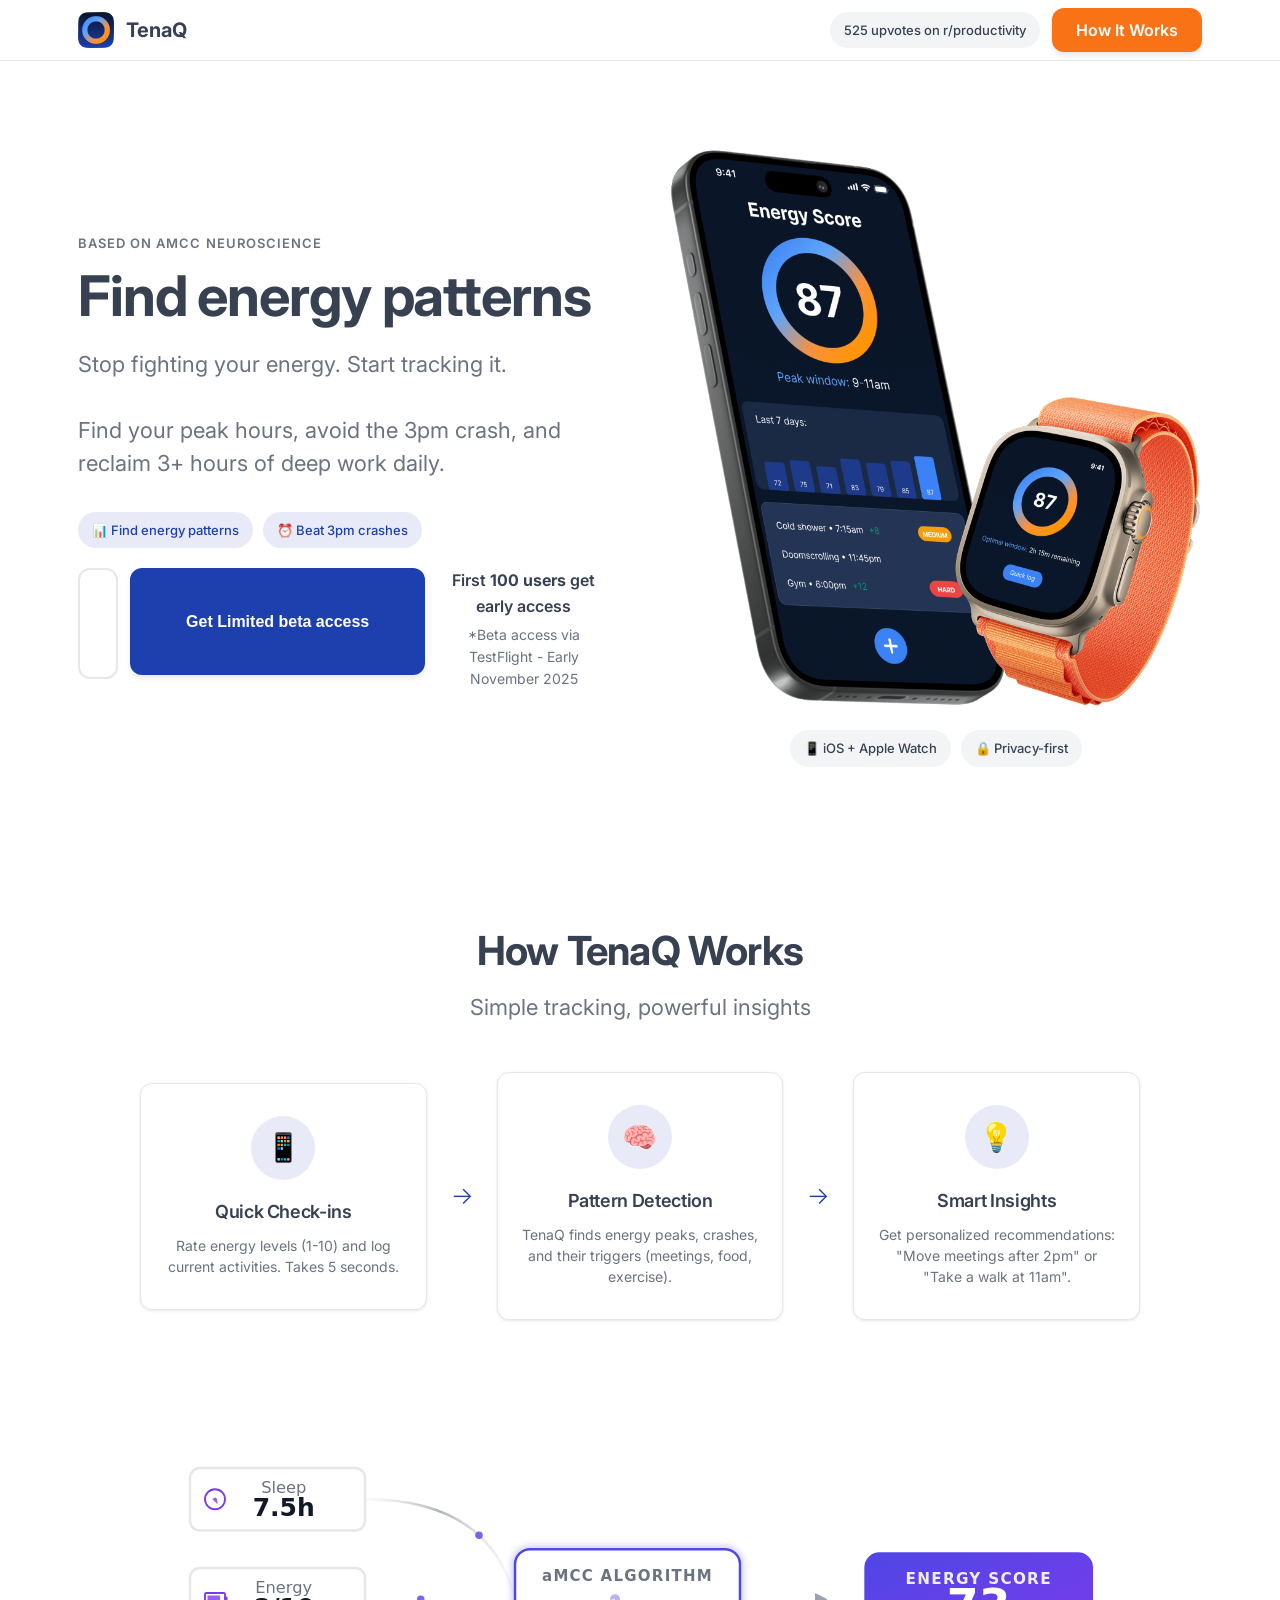
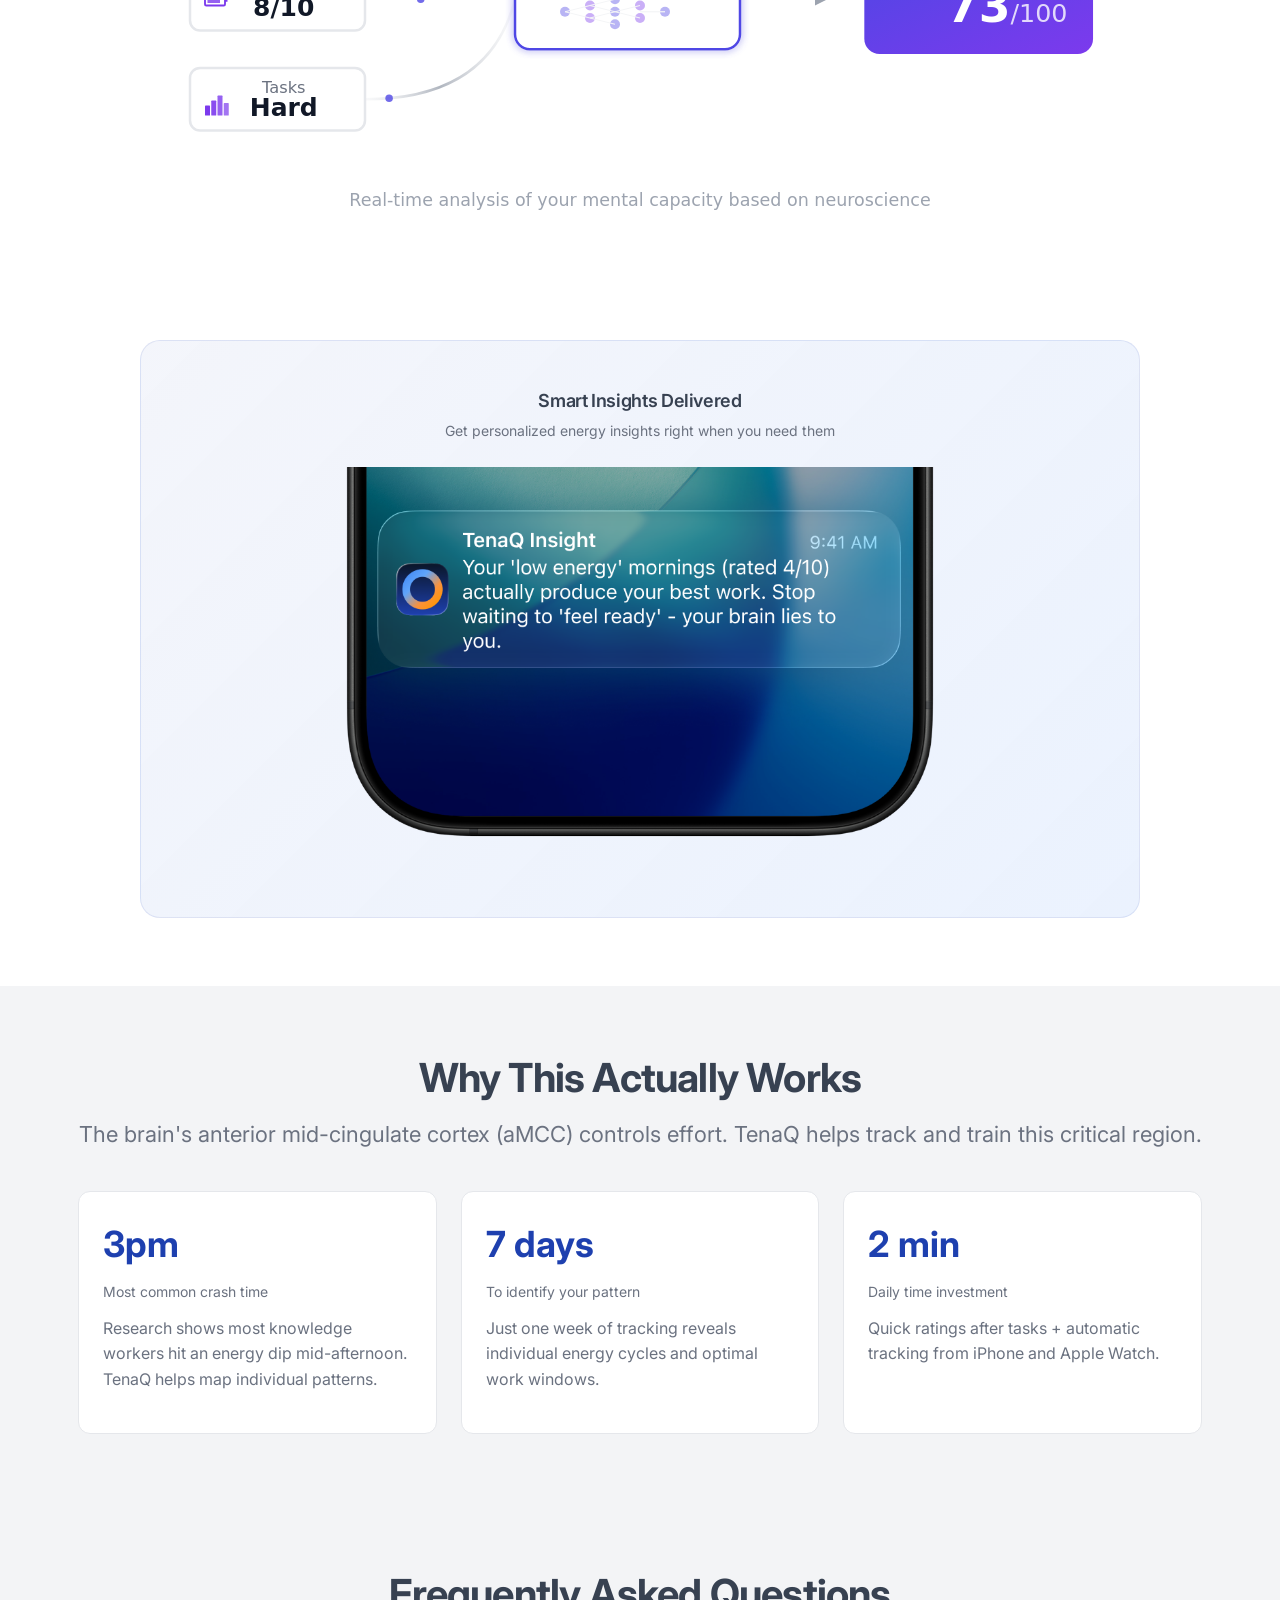
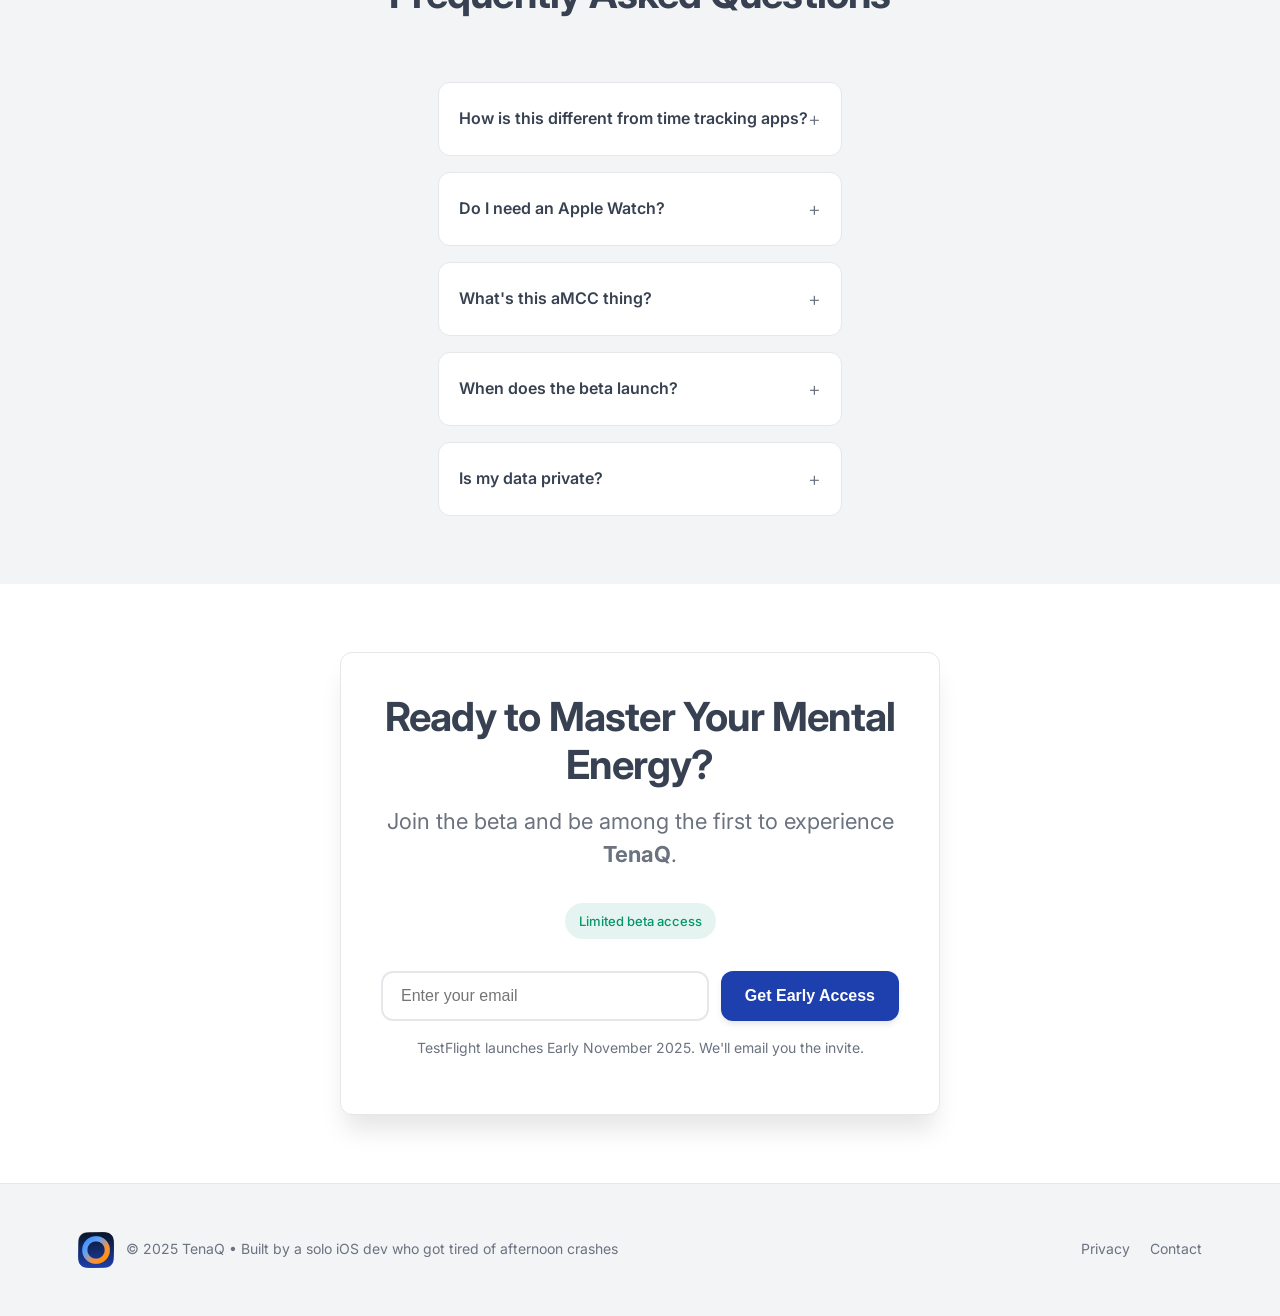
==== index.html @ 6493c6e6 "Fix hero form submission to show modal instead of redirecting Added missing 'email-form' class to he" ====
<!DOCTYPE html>
<html lang="en">
<head>
  <meta charset="utf-8" />
  <meta name="viewport" content="width=device-width,initial-scale=1" />
  <title>Find Your Peak Energy Patterns | TenaQ</title>
  <meta name="description" content="iOS app that reveals when your energy peaks and crashes. Schedule hard tasks at optimal times, beat the 3pm slump, reclaim 3+ hours of focused work daily." />
  <meta property="og:title" content="Find Your Peak Energy Patterns">
  <meta property="og:description" content="iOS app that reveals when your energy peaks and crashes. Schedule hard tasks at optimal times, beat the 3pm slump, reclaim 3+ hours of focused work daily.">
  <meta property="og:type" content="website">
  <meta name="theme-color" content="#1e40af" />
  <meta name="keywords" content="afternoon energy crash, 3pm slump solution, peak performance hours, mental stamina training, energy pattern measurement, daily energy tracking, focus patterns, burnout prevention, iOS app, energy patterns" />
  <meta name="author" content="Mijo Kaliger" />
  <meta name="robots" content="index, follow" />
  <link rel="canonical" href="https://tenaq.app" />

  <!-- Favicon and app icons -->
  <link rel="icon" type="image/png" sizes="32x32" href="favicon-32.png" />
  <link rel="icon" type="image/png" sizes="16x16" href="favicon-16.png" />
  <link rel="shortcut icon" type="image/png" href="favicon-32.png" />
  <link rel="apple-touch-icon" sizes="180x180" href="appIcon.png" />
  <link rel="apple-touch-icon" sizes="152x152" href="appIcon.png" />
  <link rel="apple-touch-icon" sizes="120x120" href="appIcon.png" />
  <link rel="apple-touch-icon" sizes="76x76" href="appIcon.png" />
  <meta name="msapplication-TileImage" content="appIcon.png" />
  <meta name="msapplication-TileColor" content="#1e40af" />

  <!-- Enhanced Open Graph -->
  <meta property="og:url" content="https://tenaq.app" />
  <meta property="og:site_name" content="TenaQ" />
  <meta property="og:image" content="https://tenaq.app/appIcon.png" />
  <meta property="og:image:alt" content="TenaQ - Energy Pattern Tracking App" />

  <!-- Twitter Card -->
  <meta name="twitter:card" content="summary_large_image" />
  <meta name="twitter:title" content="Find Your Peak Energy Patterns" />
  <meta name="twitter:description" content="iOS app that reveals when your energy peaks and crashes. Schedule hard tasks at optimal times, beat the 3pm slump, reclaim 3+ hours of focused work daily." />
  <meta name="twitter:image" content="https://tenaq.app/appIcon.png" />

  <!-- JSON-LD Structured Data -->
  <script type="application/ld+json">
  {
    "@context": "https://schema.org",
    "@type": "SoftwareApplication",
    "name": "TenaQ",
    "description": "iOS app that finds your peak performance hours and beats the 3pm energy crash. Track daily energy patterns, discover when you're mentally strongest, get 3+ hours of deep work back.",
    "applicationCategory": "ProductivityApplication",
    "operatingSystem": "iOS",
    "offers": {
      "@type": "Offer",
      "price": "0",
      "priceCurrency": "USD",
      "description": "Free beta access"
    },
    "author": {
      "@type": "Person",
      "name": "Mijo Kaliger"
    },
    "publisher": {
      "@type": "Organization",
      "name": "TenaQ"
    },
    "url": "https://tenaq.app",
    "downloadUrl": "https://tenaq.app",
    "screenshot": "https://tenaq.app/mockup.png",
    "featureList": [
      "Energy pattern tracking",
      "Energy pattern analysis",
      "Personalized insights",
      "iPhone and Apple Watch integration"
    ]
  }
  </script>

  <script>
    window.va = window.va || function () { (window.vaq = window.vaq || []).push(arguments); };
  </script>
  <script defer src="/_vercel/insights/script.js"></script>
  <link rel="stylesheet" href="styles.css">
</head>
<body>
  <header>
    <div class="wrap">
      <nav class="nav">
        <div class="brand">
          <img src="appIcon.png" alt="TenaQ app icon featuring a minimalist brain design in blue" class="logo">
          <span>TenaQ</span>
        </div>
        <div style="display: flex; gap: 12px; align-items: center;">
          <a href="https://www.reddit.com/r/productivity/comments/1n1dx5v/turns_out_im_not_lazy_in_the_afternoon_im_just/" class="badge" style="color: var(--charcoal); text-decoration: none;">525 upvotes on r/productivity</a>
          <a class="cta" href="#how-it-works" onclick="scrollToHowItWorks(event)" style="background: #f97316 !important; color: white !important; padding: 14px 24px !important; font-size: 16px !important; font-weight: 600 !important; box-shadow: var(--shadow) !important; height: auto !important; line-height: 1 !important;">How It Works</a>
        </div>
      </nav>
    </div>
  </header>

  <main>
    <section class="hero">
      <div class="wrap">
        <div class="hero-grid">
          <div>
            <div class="eyebrow">Based on aMCC Neuroscience</div>
            <h1>Find energy patterns</h1>
            <p class="subtitle">
              Stop fighting your energy. Start tracking it.<br><br>
              Find your peak hours, avoid the 3pm crash, and reclaim 3+ hours of deep work daily.
            </p>

            <div class="badge-row" style="margin-bottom: 16px;">
              <span class="badge primary">📊 Find energy patterns</span>
              <span class="badge primary">⏰ Beat 3pm crashes</span>
            </div>
            


            <!-- Integrated email form with scarcity messaging -->
            <form id="hero-form" action="https://app.convertkit.com/forms/8553625/subscriptions" method="post" class="email-form" data-sv-form="8553625" data-uid="14bfb3cea2" style="margin-top: 20px;">
              <label class="sr-only" for="email">Email</label>
              <input
                class="email-input"
                id="email"
                name="email_address"
                type="email"
                placeholder="Enter your email"
                required
                style="width: 100%; margin-bottom: 12px;"
              >
              <button class="cta" type="submit" style="width: 100%; text-align: center; margin-bottom: 16px;">Get Limited beta access</button>

              <div style="text-align: center;">
                <div style="font-size: 16px; font-weight: 600; color: var(--charcoal); margin-bottom: 4px;">
                  First <strong>100 users</strong> get early access
                </div>
                <div style="font-size: 14px; color: var(--warm-gray);">
                  *Beta access via TestFlight - Early November 2025
                </div>
              </div>
            </form>
          </div>

          <!-- iPhone Mockup Placeholder -->
          <div class="mockup-container">
            <img src="mockup.png" alt="iPhone displaying TenaQ app interface with daily energy pattern tracking graph, energy level indicators, and personalized insights for optimizing mental performance throughout the day" class="mockup-image">

            <!-- Badges below mockup -->
            <div class="badge-row" style="justify-content: center; margin-top: 24px;">
              <span class="badge">📱 iOS + Apple Watch</span>
              <span class="badge">🔒 Privacy-first</span>
            </div>
          </div>

        </div>
      </div>
    </section>

        <section id="how-it-works">
      <div class="wrap">
        <div style="display: grid; gap: 60px; align-items: center;">
          <div style="max-width: 1000px; margin: 0 auto; text-align: center;">
            <h2>How TenaQ Works</h2>
            <p class="subtitle">Simple tracking, powerful insights</p>

            <div class="steps-visual">
              <div class="step-card">
                <div class="step-icon">📱</div>
                <h3 class="step-title">Quick Check-ins</h3>
                <p class="step-description">
                  Rate energy levels (1-10) and log current activities. Takes 5 seconds.
                </p>
              </div>

              <div class="step-arrow">→</div>

              <div class="step-card">
                <div class="step-icon">🧠</div>
                <h3 class="step-title">Pattern Detection</h3>
                <p class="step-description">
                  TenaQ finds energy peaks, crashes, and their triggers (meetings, food, exercise).
                </p>
              </div>

              <div class="step-arrow">→</div>

              <div class="step-card">
                <div class="step-icon">💡</div>
                <h3 class="step-title">Smart Insights</h3>
                <p class="step-description">
                  Get personalized recommendations: "Move meetings after 2pm" or "Take a walk at 11am".
                </p>
              </div>
            </div>

            <div style="text-align: center; margin: 48px 0;">
              <img src="tenaq-infographic.svg" alt="Step-by-step infographic showing TenaQ's three-phase process: quick energy check-ins on mobile device, AI-powered pattern detection analyzing daily energy fluctuations, and personalized recommendations for optimizing work schedule" style="max-width: 100%; height: auto;" />
            </div>

            <!-- Notification Showcase Section -->
            <div style="background: linear-gradient(135deg, rgba(30, 64, 175, 0.05) 0%, rgba(59, 130, 246, 0.1) 100%); border-radius: 20px; padding: 48px 24px; margin-top: 64px; border: 1px solid rgba(30, 64, 175, 0.1);">
              <div style="text-align: center; margin-bottom: 24px;">
                <h3 style="font-size: 18px; font-weight: 600; color: var(--charcoal); margin: 0 0 8px;">Smart Insights Delivered</h3>
                <p style="font-size: 14px; color: var(--warm-gray); margin: 0;">Get personalized energy insights right when you need them</p>
              </div>
              <div style="text-align: center;">
                <img src="notification.png" alt="iOS notification from TenaQ showing personalized energy insight recommendation: 'Your energy peaks at 10am - schedule important tasks then' with app icon and actionable timing advice" style="max-width: 70%; height: auto;" />
              </div>
            </div>
          </div>
        </div>
      </div>
    </section>

    <section class="gray">
      <div class="wrap">
        <div class="text-center mb-4">
          <h2>Why This Actually Works</h2>
          <p class="subtitle">
            The brain's anterior mid-cingulate cortex (aMCC) controls effort.
            TenaQ helps track and train this critical region.
          </p>
        </div>
        
        <div class="feature-grid">
          <div class="feature-card">
            <div class="stat">3pm</div>
            <div class="stat-label">Most common crash time</div>
            <p style="margin-top: 12px; color: var(--warm-gray);">
              Research shows most knowledge workers hit an energy dip mid-afternoon. TenaQ helps map individual patterns.
            </p>
          </div>
          
          <div class="feature-card">
            <div class="stat">7 days</div>
            <div class="stat-label">To identify your pattern</div>
            <p style="margin-top: 12px; color: var(--warm-gray);">
              Just one week of tracking reveals individual energy cycles and optimal work windows.
            </p>
          </div>
          
          <div class="feature-card">
            <div class="stat">2 min</div>
            <div class="stat-label">Daily time investment</div>
            <p style="margin-top: 12px; color: var(--warm-gray);">
              Quick ratings after tasks + automatic tracking from iPhone and Apple Watch.
            </p>
          </div>
        </div>
      </div>
    </section>

    <section class="gray">
      <div class="wrap">
        <div style="display: grid; gap: 48px;">
          <div>
            <h2 class="text-center">Frequently Asked Questions</h2>
          </div>
          
          <div class="faq-grid" style="max-width: 800px; margin: 0 auto;">
            <details>
              <summary>How is this different from time tracking apps?</summary>
              <p style="color: var(--warm-gray); margin: 0;">
                Time trackers show WHEN you work. TenaQ shows when you SHOULD work. 
                We measure your mental energy and capacity patterns, not just hours logged.
              </p>
            </details>
            
            <details>
              <summary>Do I need an Apple Watch?</summary>
              <p style="color: var(--warm-gray); margin: 0;">
                No, but it helps. The Watch adds HRV and other biometric data for better predictions. 
                The iPhone alone provides full functionality.
              </p>
            </details>
            
            <details>
              <summary>What's this aMCC thing?</summary>
              <p style="color: var(--warm-gray); margin: 0;">
                The anterior mid-cingulate cortex is the brain region that governs mental energy and effort.
                Recent Stanford research shows it can be trained. TenaQ is the first app to apply this science practically.
              </p>
            </details>
            
            <details>
              <summary>When does the beta launch?</summary>
              <p style="color: var(--warm-gray); margin: 0;">
                TestFlight opens Early November 2025. Beta users get exclusive early access
                and help shape the final product. Limited to 100 beta testers.
              </p>
            </details>
            
            <details>
              <summary>Is my data private?</summary>
              <p style="color: var(--warm-gray); margin: 0;">
                100%. All processing happens on the device. No data selling, period.
                Export or delete everything anytime.
              </p>
            </details>
          </div>
        </div>
      </div>
    </section>

    <section>
      <div class="wrap">
        <div class="card elevated" style="max-width: 600px; margin: 0 auto;">
          <div class="card-content" style="padding: 40px; text-align: center;">
            <h2>Ready to Master Your Mental Energy?</h2>
            <p class="subtitle">
              Join the beta and be among the first to experience <strong>TenaQ</strong>.
            </p>
            
            <div class="badge-row" style="justify-content: center;">
              <span class="badge success">Limited beta access</span>
            </div>
            
            <form id="footer-form" action="https://app.convertkit.com/forms/8553625/subscriptions" method="post" class="email-form" data-sv-form="8553625" data-uid="14bfb3cea2" style="margin-top: 32px;">
              <label class="sr-only" for="email2">Email</label>
              <input
                class="email-input"
                id="email2"
                name="email_address"
                type="email"
                placeholder="Enter your email"
                required
              >
              <button class="cta" type="submit">Get Early Access</button>
            </form>
            
            <p style="margin-top: 16px; font-size: 14px; color: var(--warm-gray);">
              TestFlight launches Early November 2025. We'll email you the invite.
            </p>
          </div>
        </div>
      </div>
    </section>
  </main>

  <!-- Success Modal -->
<div id="success-modal" class="modal-overlay">
  <div class="modal-content">
    <h2>You're in! 🧠</h2>
    <p class="modal-subtitle">You'll be among the <strong>first 100 users</strong> to access <strong>TenaQ</strong> when TestFlight opens.</p>
    
    <div class="modal-timeline">
      <h3>What happens next:</h3>
      <ul>
        <li><strong>November 2025:</strong> TestFlight beta invites (limited spots)</li>
        <li><strong>Week 1:</strong> Your first energy pattern insights</li>
        <li><strong>Beta exclusive:</strong> Help shape the final product</li>
      </ul>
    </div>
    
    <p class="modal-footer">We'll send you progress updates and behind-the-scenes development insights while you wait.</p>
    
    <button class="modal-close-btn" onclick="closeModal()">Got it!</button>
  </div>
</div>

  <footer>
    <div class="wrap">
      <div class="footer-content">
        <div style="display: flex; align-items: center; gap: 12px;">
          <img src="appIcon.png" alt="TenaQ app icon featuring a minimalist brain design in blue" class="logo">
          <span>© 2025 TenaQ • Built by a solo iOS dev who got tired of afternoon crashes</span>
        </div>
        <div style="display: flex; gap: 20px;">
          <a href="#" style="color: var(--warm-gray);">Privacy</a>
          <a href="mailto:info@tenaq.app" style="color: var(--warm-gray);">Contact</a>
        </div>
      </div>
    </div>
  </footer>

  <script>
    
    // Modal functions
    function showModal() {
      document.getElementById('success-modal').classList.add('show');
      document.body.style.overflow = 'hidden'; // Prevent background scroll
    }
    
    function closeModal() {
      document.getElementById('success-modal').classList.remove('show');
      document.body.style.overflow = ''; // Restore scroll
    }
    
    // Form submission handling - direct submission to ConvertKit
    document.querySelectorAll('form.email-form').forEach(form => {
      form.addEventListener('submit', function(e) {
        e.preventDefault();

        const formData = new FormData(this);

        // Add UTM source tracking
        const source = new URLSearchParams(window.location.search).get('utm_source') || 'direct';
        formData.append('fields[source]', source);

        // Submit to ConvertKit
        fetch(this.action, {
          method: 'POST',
          body: formData,
          mode: 'no-cors'
        }).then(() => {
          // Track successful email signup
          if (window.va) {
            window.va('track', 'Email Signup', { location: this.id || 'form' });
          }
          showModal();
          this.reset();
        }).catch(() => {
          // Even on "error" (due to no-cors), the submission likely worked
          if (window.va) {
            window.va('track', 'Email Signup', { location: this.id || 'form' });
          }
          showModal();
          this.reset();
        });
      });
    });
    
    // Close modal on overlay click
    document.getElementById('success-modal').addEventListener('click', function(e) {
      if (e.target === this) {
        closeModal();
      }
    });
    
    // Close modal on Escape key
    document.addEventListener('keydown', function(e) {
      if (e.key === 'Escape') {
        closeModal();
      }
    });

    // Smooth scroll to How It Works section
    function scrollToHowItWorks(event) {
      event.preventDefault();
      const section = document.getElementById('how-it-works');
      section.scrollIntoView({
        behavior: 'smooth',
        block: 'start'
      });
    }
  </script>
</body>
</html>
---- styles.css ----
@import url('https://fonts.googleapis.com/css2?family=Inter:wght@400;500;600;700&display=swap');

:root{
  /* Premium scientific palette */
  --primary-blue: #1e40af;
  --electric-blue: #3b82f6;
  --charcoal: #374151;
  --clinical-green: #059669;
  --warm-gray: #6b7280;
  --light-gray: #f3f4f6;
  --bg-white: #ffffff;
  --border: #e5e7eb;

  /* Shadows */
  --shadow-sm: 0 1px 3px 0 rgb(0 0 0 / 0.1);
  --shadow: 0 4px 6px -1px rgb(0 0 0 / 0.1);
  --shadow-lg: 0 20px 25px -5px rgb(0 0 0 / 0.1);
  --radius: 12px;
  --max: 1140px;
}

* { box-sizing: border-box; }

html, body {
  margin: 0;
  padding: 0;
  background: var(--bg-white);
  color: var(--charcoal);
  font: 400 16px/1.6 'Inter', -apple-system, system-ui, sans-serif;
  -webkit-font-smoothing: antialiased;
}

/* Typography */
h1, h2, h3 {
  font-weight: 700;
  letter-spacing: -0.02em;
  color: var(--charcoal);
}
h1 {
  font-size: clamp(36px, 5vw, 56px);
  line-height: 1.1;
  margin: 0 0 20px;
}
h2 {
  font-size: clamp(28px, 4vw, 40px);
  line-height: 1.2;
  margin: 0 0 16px;
}
h3 {
  font-size: 20px;
  line-height: 1.3;
  margin: 0 0 8px;
}

.mono {
  font-family: 'SF Mono', 'Monaco', 'Inconsolata', 'Consolas', monospace;
}

a {
  color: var(--primary-blue);
  text-decoration: none;
}
a:hover {
  text-decoration: underline;
}

/* Layout */
.wrap {
  max-width: var(--max);
  margin-inline: auto;
  padding: 8px;
}

/* Header */
header {
  position: sticky;
  top: 0;
  background: rgba(255, 255, 255, 0.95);
  backdrop-filter: blur(10px);
  border-bottom: 1px solid var(--border);
  z-index: 20;
}

.nav {
  display: flex;
  align-items: center;
  justify-content: space-between;
  gap: 16px;
  padding: 0;
}

.brand {
  display: flex;
  align-items: center;
  gap: 12px;
  font-weight: 700;
  font-size: 20px;
  color: var(--charcoal);
}

.logo {
  width: 36px;
  height: 36px;
  border-radius: 8px;
}

/* Buttons */
.cta {
  display: inline-flex;
  align-items: center;
  justify-content: center;
  gap: 8px;
  padding: 14px 24px;
  border-radius: var(--radius);
  background: var(--primary-blue);
  color: white;
  font-weight: 600;
  font-size: 16px;
  border: none;
  cursor: pointer;
  transition: all 0.2s;
  box-shadow: var(--shadow);
}

.cta:hover {
  background: #1e3a8a;
  transform: translateY(-1px);
  box-shadow: var(--shadow-lg);
  text-decoration: none;
}

.cta.secondary {
  background: white;
  color: var(--primary-blue);
  border: 2px solid var(--primary-blue);
  box-shadow: none;
}

.cta.secondary:hover {
  background: var(--light-gray);
}

/* Hero */
.hero {
  padding: 80px 0 60px;
}

.hero-grid {
  display: grid;
  gap: 60px;
  align-items: center;
}

@media(min-width: 900px) {
  .hero-grid {
    grid-template-columns: 1fr 1fr;
  }
}

/* Cards */
.card {
  background: white;
  border: 1px solid var(--border);
  border-radius: var(--radius);
  overflow: hidden;
  box-shadow: var(--shadow-sm);
}

.card.elevated {
  box-shadow: var(--shadow-lg);
}

.card-content {
  padding: 24px;
}

/* Eyebrow text */
.eyebrow {
  font-size: 13px;
  letter-spacing: 0.08em;
  text-transform: uppercase;
  color: var(--warm-gray);
  font-weight: 600;
  margin-bottom: 12px;
}

.subtitle {
  font-size: clamp(18px, 2.5vw, 22px);
  color: var(--warm-gray);
  margin: 0 0 32px;
  line-height: 1.5;
}

/* Badges */
.badge-row {
  display: flex;
  flex-wrap: wrap;
  gap: 10px;
  margin: 24px 0;
}

.badge {
  font-size: 13px;
  padding: 8px 14px;
  border-radius: 24px;
  background: var(--light-gray);
  color: var(--charcoal);
  font-weight: 500;
  display: inline-flex;
  align-items: center;
  gap: 6px;
}

.badge.primary {
  background: rgba(30, 64, 175, 0.1);
  color: var(--primary-blue);
}

.badge.success {
  background: rgba(5, 150, 105, 0.1);
  color: var(--clinical-green);
}

/* Form */
.email-form {
  display: flex;
  gap: 12px;
  margin: 32px 0 16px;
}

.email-input {
  flex: 1;
  padding: 14px 18px;
  border-radius: var(--radius);
  border: 2px solid var(--border);
  background: white;
  color: var(--charcoal);
  font-size: 16px;
  transition: all 0.2s;
}

.email-input:focus {
  outline: none;
  border-color: var(--electric-blue);
  box-shadow: 0 0 0 3px rgba(59, 130, 246, 0.1);
}

.hint {
  font-size: 14px;
  color: var(--warm-gray);
  margin-bottom: 20px;
}

/* iPhone Mockup Placeholder */
.iphone-mockup {
  position: relative;
  max-width: 360px;
  margin: 0 auto;
  aspect-ratio: 390/844;
  background: linear-gradient(145deg, #f9fafb, #ffffff);
  border-radius: 40px;
  box-shadow:
    0 30px 60px -12px rgb(0 0 0 / 0.25),
    0 18px 36px -18px rgb(0 0 0 / 0.3);
  display: flex;
  align-items: center;
  justify-content: center;
  border: 12px solid #1a1a1a;
}

/* Responsive Mockup Container */
.mockup-container {
  position: relative;
  max-width: 600px;
  margin: 0 auto;
}

.mockup-image {
  width: 100%;
  height: auto;
  display: block;
}

.mockup-placeholder {
  text-align: center;
  color: var(--warm-gray);
  padding: 20px;
}

/* Feature sections */
section {
  padding: 60px 0;
}

section.gray {
  background: var(--light-gray);
}

.feature-grid {
  display: grid;
  gap: 24px;
  margin-top: 40px;
}

@media(min-width: 768px) {
  .feature-grid {
    grid-template-columns: repeat(3, 1fr);
  }
}

.feature-card {
  background: white;
  border-radius: var(--radius);
  padding: 24px;
  border: 1px solid var(--border);
  transition: all 0.2s;
}

.feature-card:hover {
  box-shadow: var(--shadow);
  transform: translateY(-2px);
}

.stat {
  font-size: 36px;
  font-weight: 700;
  color: var(--primary-blue);
  margin-bottom: 8px;
}

.stat-label {
  font-size: 14px;
  color: var(--warm-gray);
}

/* How it works */
.steps-visual {
  display: grid;
  grid-template-columns: 1fr auto 1fr auto 1fr;
  gap: 24px;
  align-items: center;
  margin-top: 48px;
}

.step-card {
  background: white;
  border: 1px solid var(--border);
  border-radius: var(--radius);
  padding: 32px 24px;
  text-align: center;
  transition: all 0.3s ease;
  box-shadow: var(--shadow-sm);
}

.step-card:hover {
  transform: translateY(-4px);
  box-shadow: var(--shadow-lg);
}

.step-icon {
  width: 64px;
  height: 64px;
  margin: 0 auto 20px;
  background: rgba(30, 64, 175, 0.1);
  border-radius: 50%;
  display: flex;
  align-items: center;
  justify-content: center;
  font-size: 28px;
  color: var(--primary-blue);
}

.step-title {
  font-size: 18px;
  font-weight: 600;
  color: var(--charcoal);
  margin: 0 0 12px;
}

.step-description {
  font-size: 14px;
  color: var(--warm-gray);
  line-height: 1.5;
  margin: 0;
}

.step-arrow {
  font-size: 24px;
  color: var(--primary-blue);
  font-weight: 300;
}

.steps-example {
  margin-top: 48px;
  text-align: center;
}

.example-card {
  background: rgba(30, 64, 175, 0.05);
  border: 1px solid rgba(30, 64, 175, 0.2);
  border-radius: var(--radius);
  padding: 24px;
  max-width: 600px;
  margin: 24px auto 0;
}

.example-label {
  font-size: 14px;
  color: var(--primary-blue);
  font-weight: 600;
  margin-bottom: 12px;
}

.example-text {
  font-size: 16px;
  color: var(--charcoal);
  font-style: italic;
}

@media(max-width: 768px) {
  .steps-visual {
    grid-template-columns: 1fr;
    gap: 32px;
  }

  .step-arrow {
    display: none;
  }

  .step-card {
    padding: 24px 20px;
  }

  .step-icon {
    width: 56px;
    height: 56px;
    font-size: 24px;
  }
}

/* Testimonials */
.testimonial {
  background: white;
  border-radius: var(--radius);
  padding: 24px;
  border: 1px solid var(--border);
}

.testimonial-text {
  font-size: 16px;
  line-height: 1.6;
  margin-bottom: 16px;
  color: var(--charcoal);
}

.testimonial-author {
  font-size: 14px;
  color: var(--warm-gray);
}

/* FAQ */
.faq-grid {
  display: grid;
  gap: 16px;
  margin-top: 32px;
}

details {
  background: white;
  border: 1px solid var(--border);
  border-radius: var(--radius);
  padding: 20px;
  overflow: hidden;
  transition: all 0.3s ease;
}

summary {
  cursor: pointer;
  font-weight: 600;
  font-size: 16px;
  color: var(--charcoal);
  list-style: none;
  display: flex;
  align-items: center;
  justify-content: space-between;
}

summary::-webkit-details-marker {
  display: none;
}

summary::after {
  content: '+';
  font-size: 20px;
  font-weight: 300;
  color: var(--warm-gray);
  transition: transform 0.3s ease;
}

details[open] summary::after {
  transform: rotate(45deg);
}

details[open] summary {
  margin-bottom: 12px;
}

details p {
  margin: 0;
  padding-top: 0;
  opacity: 0;
  max-height: 0;
  transition: opacity 0.3s ease, max-height 0.3s ease, padding-top 0.3s ease;
}

details[open] p {
  opacity: 1;
  max-height: 200px;
  padding-top: 4px;
}

/* Footer */
footer {
  padding: 40px 0;
  border-top: 1px solid var(--border);
  background: var(--light-gray);
}

.footer-content {
  display: flex;
  justify-content: space-between;
  align-items: center;
  flex-wrap: wrap;
  gap: 24px;
  color: var(--warm-gray);
  font-size: 14px;
}

/* Success Modal */
.modal-overlay {
  position: fixed;
  top: 0;
  left: 0;
  width: 100%;
  height: 100%;
  background: rgba(0, 0, 0, 0.6);
  backdrop-filter: blur(4px);
  display: flex;
  align-items: center;
  justify-content: center;
  z-index: 1000;
  opacity: 0;
  visibility: hidden;
  transition: all 0.3s ease;
}

.modal-overlay.show {
  opacity: 1;
  visibility: visible;
}

.modal-content {
  background: white;
  border-radius: 20px;
  padding: 40px;
  max-width: 480px;
  width: 90%;
  text-align: center;
  box-shadow: 0 20px 60px rgba(0, 0, 0, 0.3);
  transform: scale(0.9);
  transition: transform 0.3s ease;
}

.modal-overlay.show .modal-content {
  transform: scale(1);
}

.modal-content h2 {
  font-size: 48px;
  font-weight: 700;
  color: var(--charcoal);
  margin: 0 0 20px;
}

.modal-subtitle {
  font-size: 20px;
  color: var(--warm-gray);
  margin: 0 0 32px;
  line-height: 1.5;
}

.modal-timeline h3 {
  font-size: 18px;
  color: var(--charcoal);
  margin: 0 0 16px;
  text-align: left;
}

.modal-timeline ul {
  list-style: none;
  padding: 0;
  margin: 0 0 32px;
  text-align: left;
}

.modal-timeline li {
  padding: 8px 0;
  color: var(--warm-gray);
  font-size: 16px;
  position: relative;
  padding-left: 20px;
}

.modal-timeline li:before {
  content: "•";
  color: var(--primary-blue);
  position: absolute;
  left: 0;
  font-weight: bold;
}

.modal-close-btn {
  background: #4ade80;
  color: white;
  border: none;
  border-radius: 12px;
  padding: 16px 32px;
  font-size: 16px;
  font-weight: 600;
  cursor: pointer;
  transition: all 0.2s;
  min-width: 120px;
}

.modal-close-btn:hover {
  background: #22c55e;
  transform: translateY(-1px);
}

/* Utilities */
.text-center { text-align: center; }
.mt-4 { margin-top: 32px; }
.mb-4 { margin-bottom: 32px; }
.sr-only { position: absolute; left: -9999px; }

/* Responsive */
@media(max-width: 768px) {
  .email-form {
    flex-direction: column;
  }

  .hero {
    padding: 40px 0;
  }

  section {
    padding: 40px 0;
  }

  #how-it-works {
    padding-top: 20px;
  }

  .mockup-container {
    max-width: 500px;
    margin: 20px auto;
  }

  .hero-grid {
    gap: 40px;
  }

  .nav {
    justify-content: space-between;
    align-items: center;
    padding: 8px 0;
  }

  .nav div:last-child .badge {
    display: none;
  }

  .nav .cta {
    padding: 8px 12px;
    font-size: 12px;
    font-weight: 600;
  }
}

/* Extra small screens (phones) */
@media(max-width: 480px) {
  .wrap {
    padding: 8px;
  }

  .nav {
    padding: 8px 0;
    gap: 12px;
  }

  .brand {
    font-size: 18px;
    gap: 8px;
  }

  .logo {
    width: 28px;
    height: 28px;
  }

  .nav .badge {
    font-size: 10px;
    padding: 3px 6px;
  }

  .nav .cta {
    padding: 6px 12px;
    font-size: 12px;
  }

  /* Mobile hero optimizations */
  .hero {
    padding: 24px 0;
  }

  .hero h1 {
    font-size: 32px;
    margin-bottom: 16px;
  }

  .hero .subtitle {
    font-size: 18px;
    margin-bottom: 20px;
  }

  .badge-row {
    margin: 16px 0;
  }

  .badge {
    font-size: 12px;
    padding: 6px 10px;
  }
}
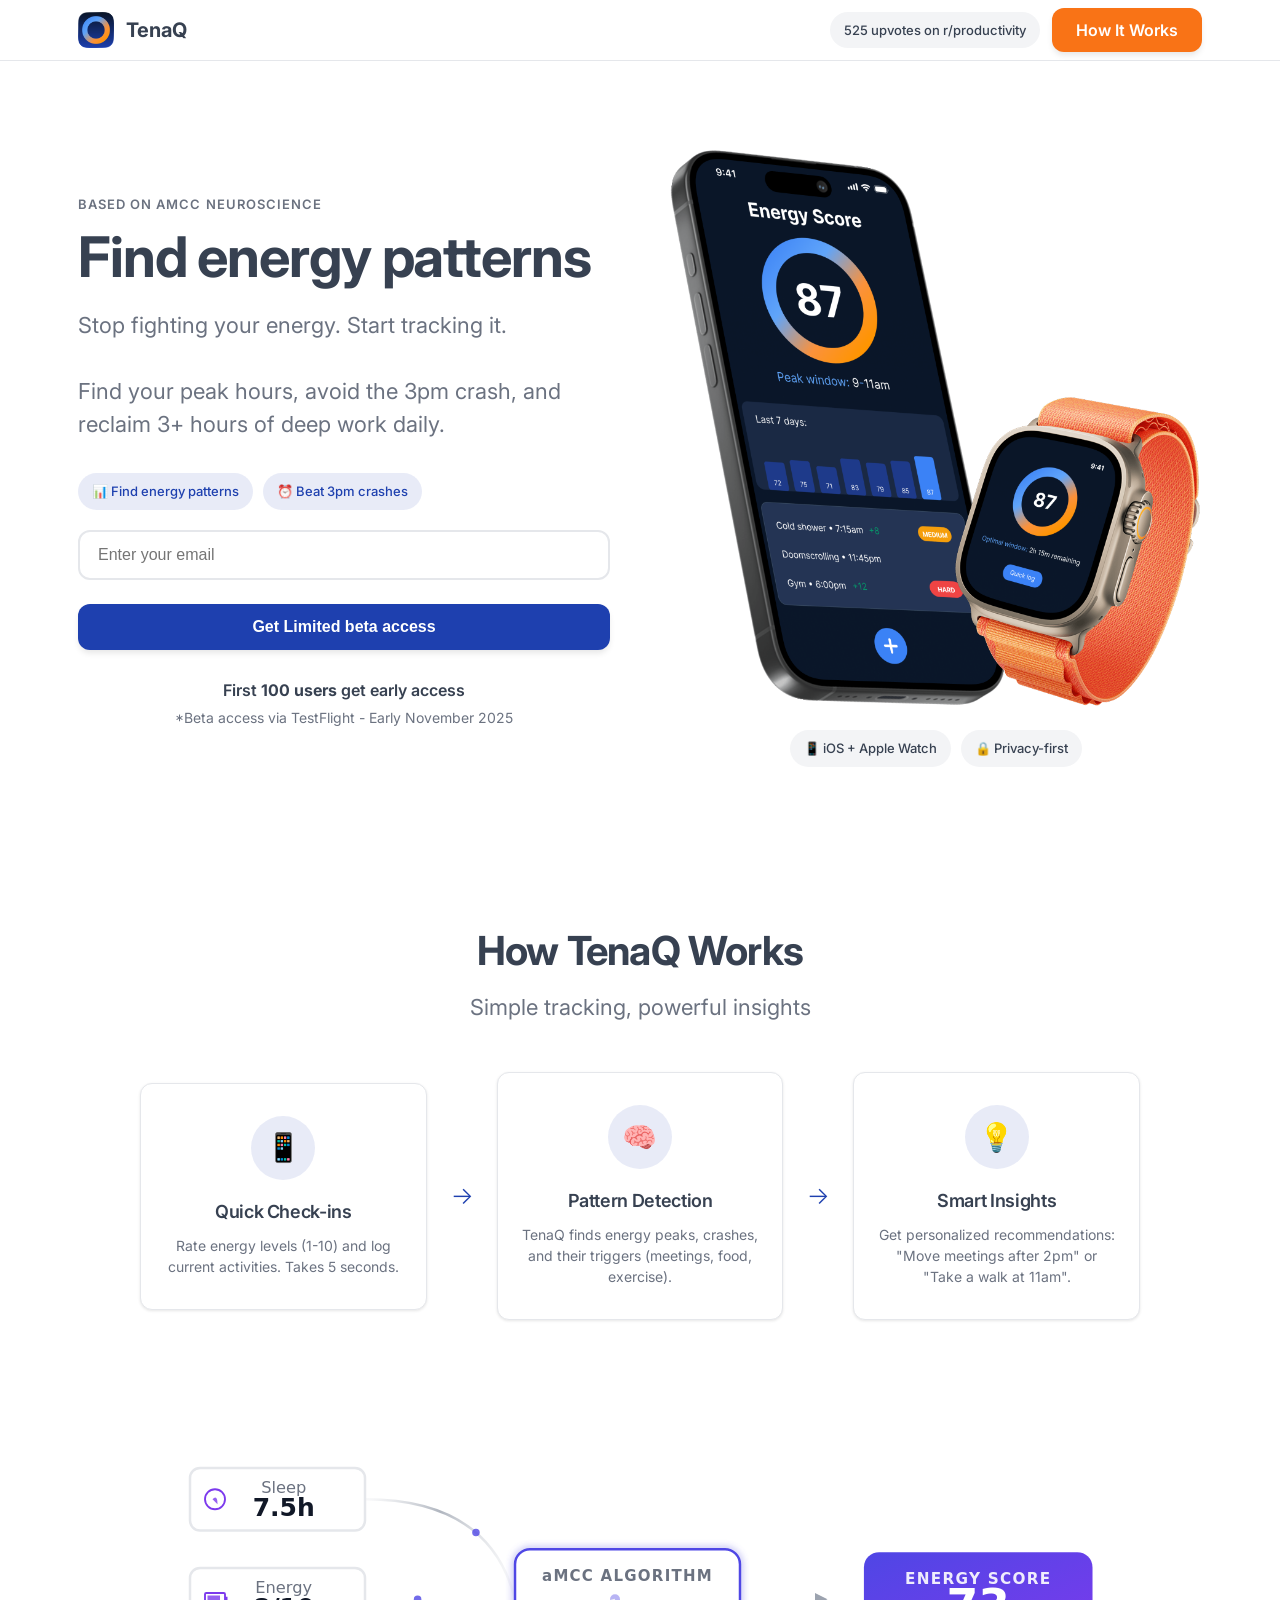
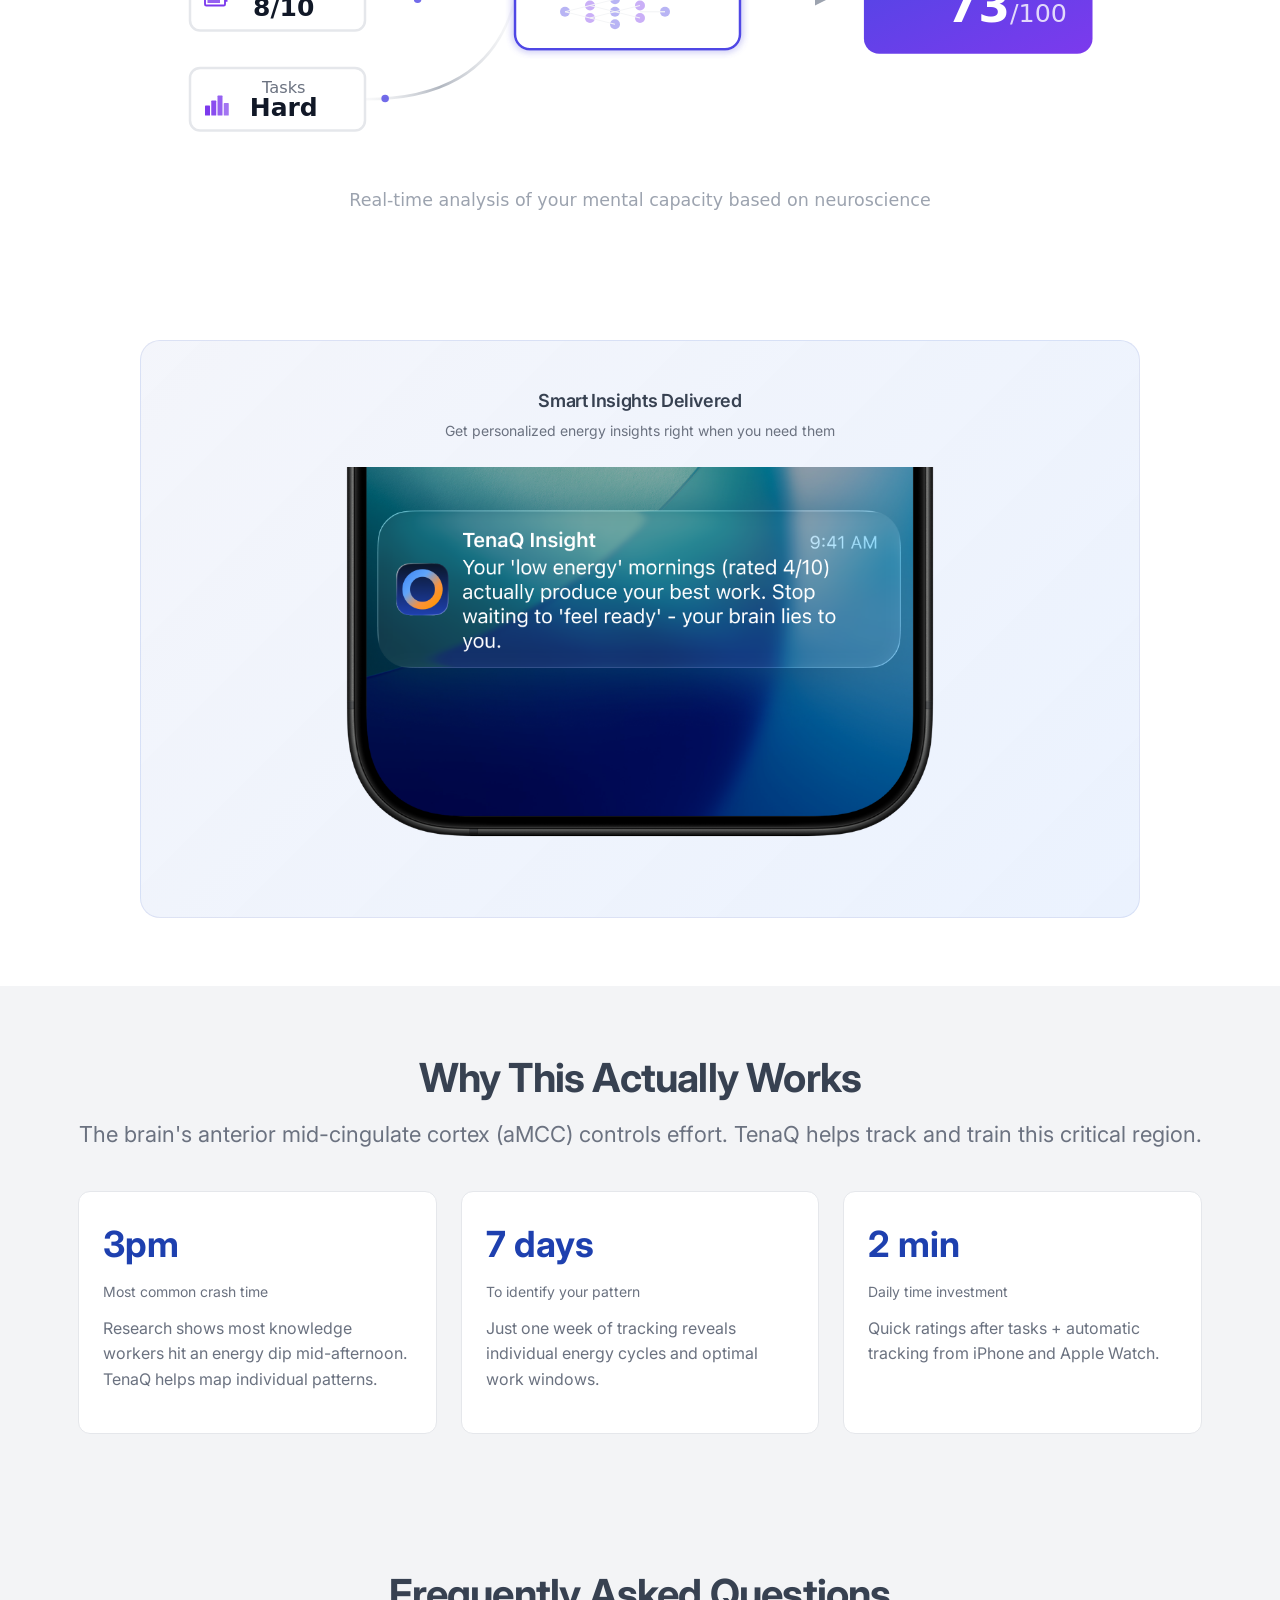
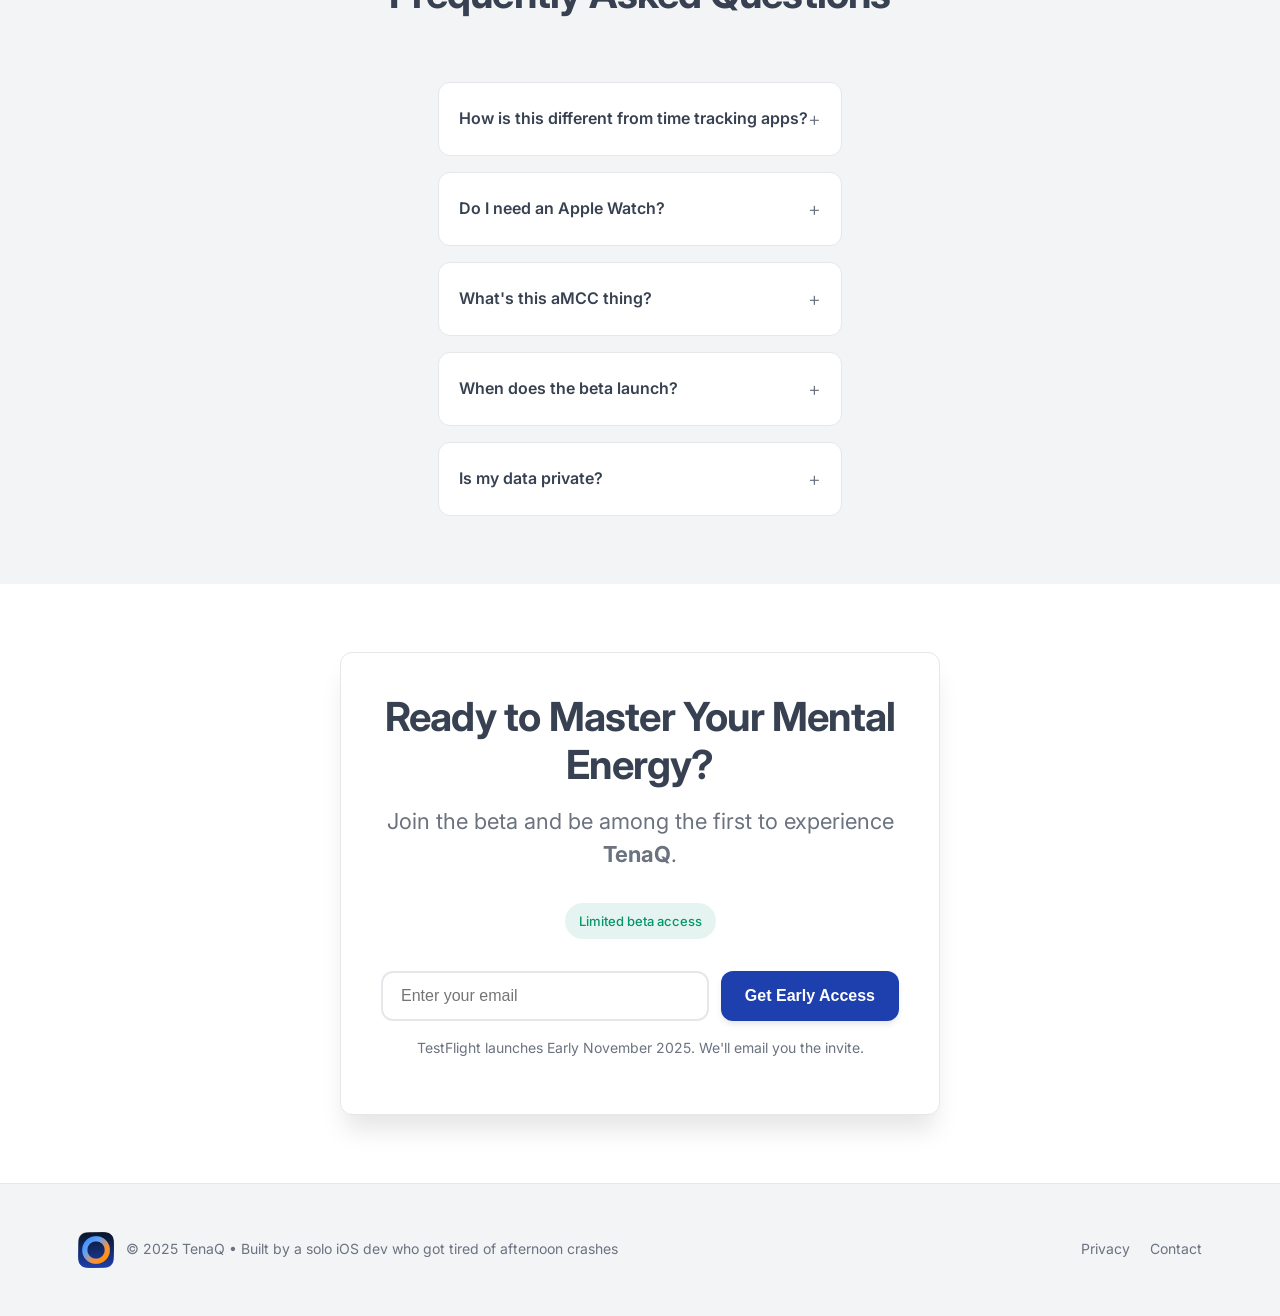
==== commit 003ac1a4: "Fix hero form layout collapse issue - Added flex-direction: column to hero form inline styles to pre" ====
--- a/index.html
+++ b/index.html
@@ -114,7 +114,7 @@
 
 
             <!-- Integrated email form with scarcity messaging -->
-            <form id="hero-form" action="https://app.convertkit.com/forms/8553625/subscriptions" method="post" class="email-form" data-sv-form="8553625" data-uid="14bfb3cea2" style="margin-top: 20px;">
+            <form id="hero-form" action="https://app.convertkit.com/forms/8553625/subscriptions" method="post" class="email-form" data-sv-form="8553625" data-uid="14bfb3cea2" style="margin-top: 20px; flex-direction: column;">
               <label class="sr-only" for="email">Email</label>
               <input
                 class="email-input"
@@ -123,7 +123,7 @@
                 type="email"
                 placeholder="Enter your email"
                 required
-                style="width: 100%; margin-bottom: 12px;"
+                style="margin-bottom: 12px;"
               >
               <button class="cta" type="submit" style="width: 100%; text-align: center; margin-bottom: 16px;">Get Limited beta access</button>
 
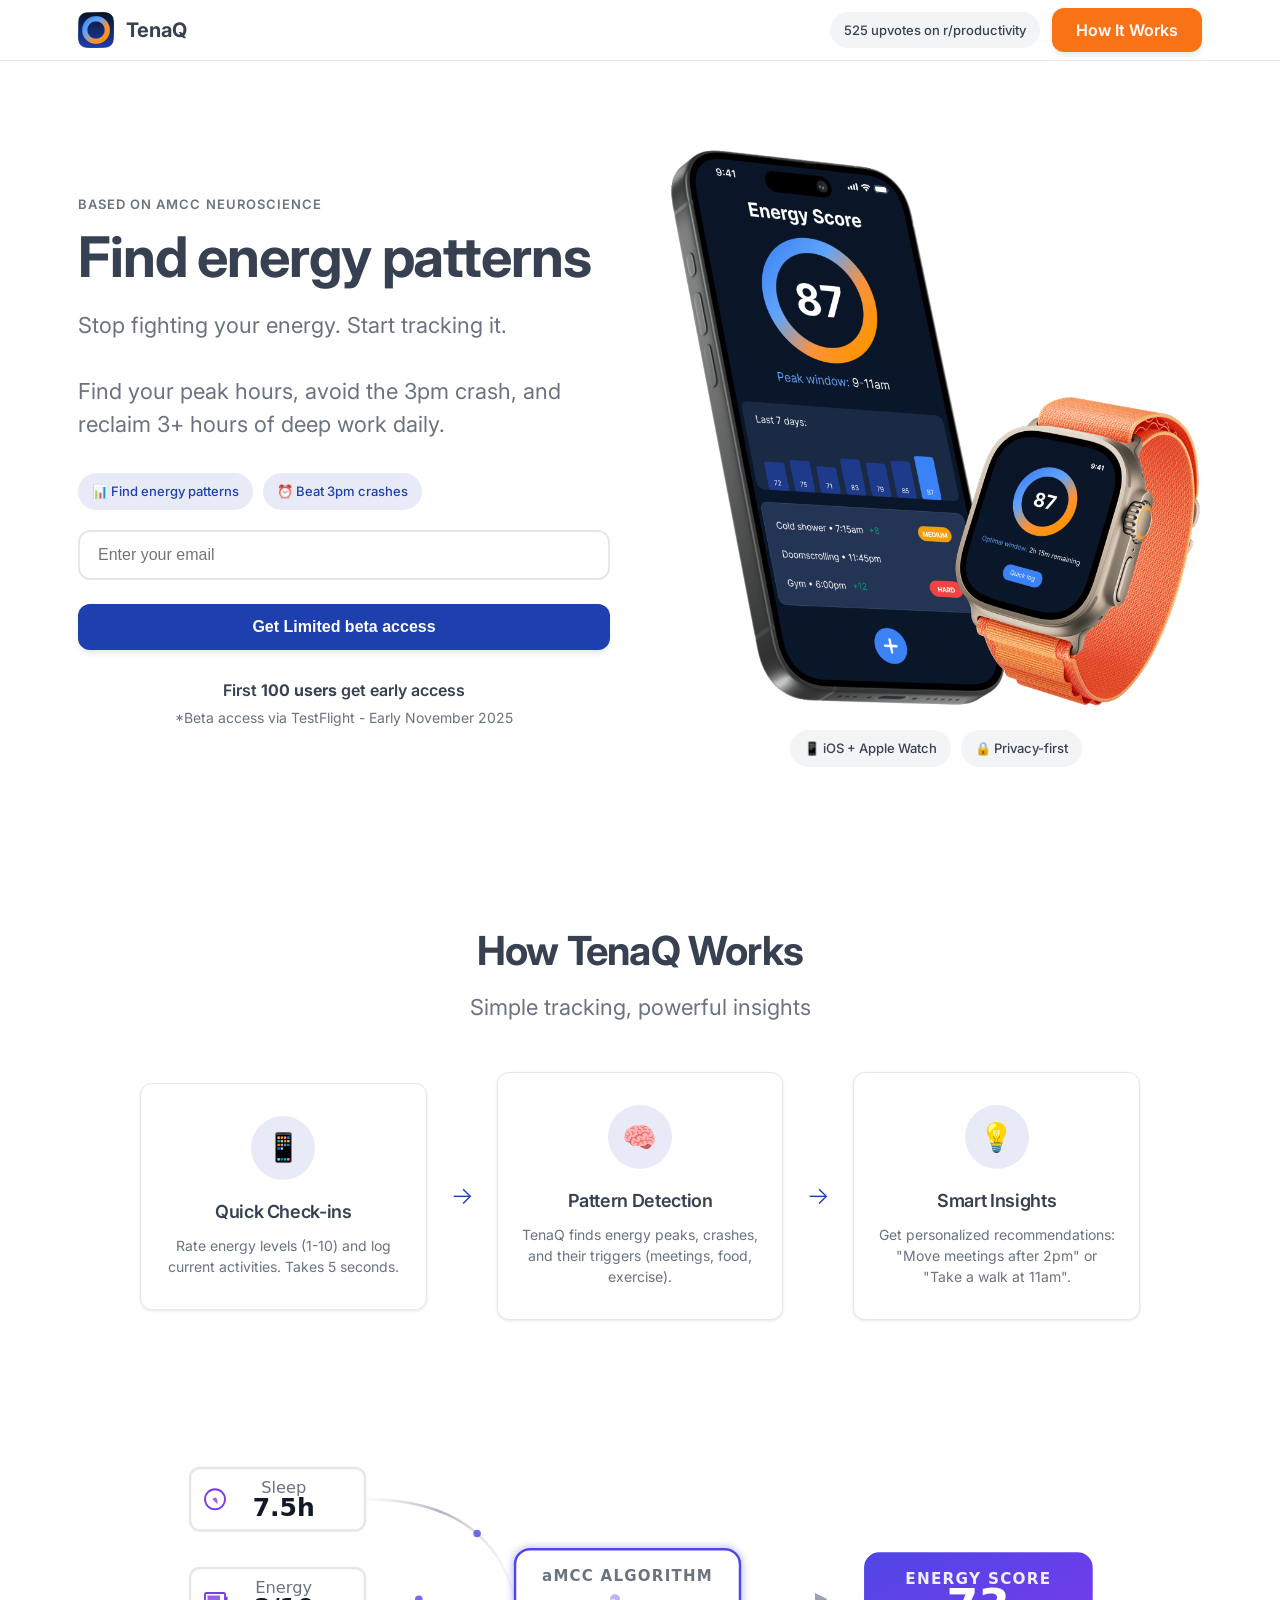
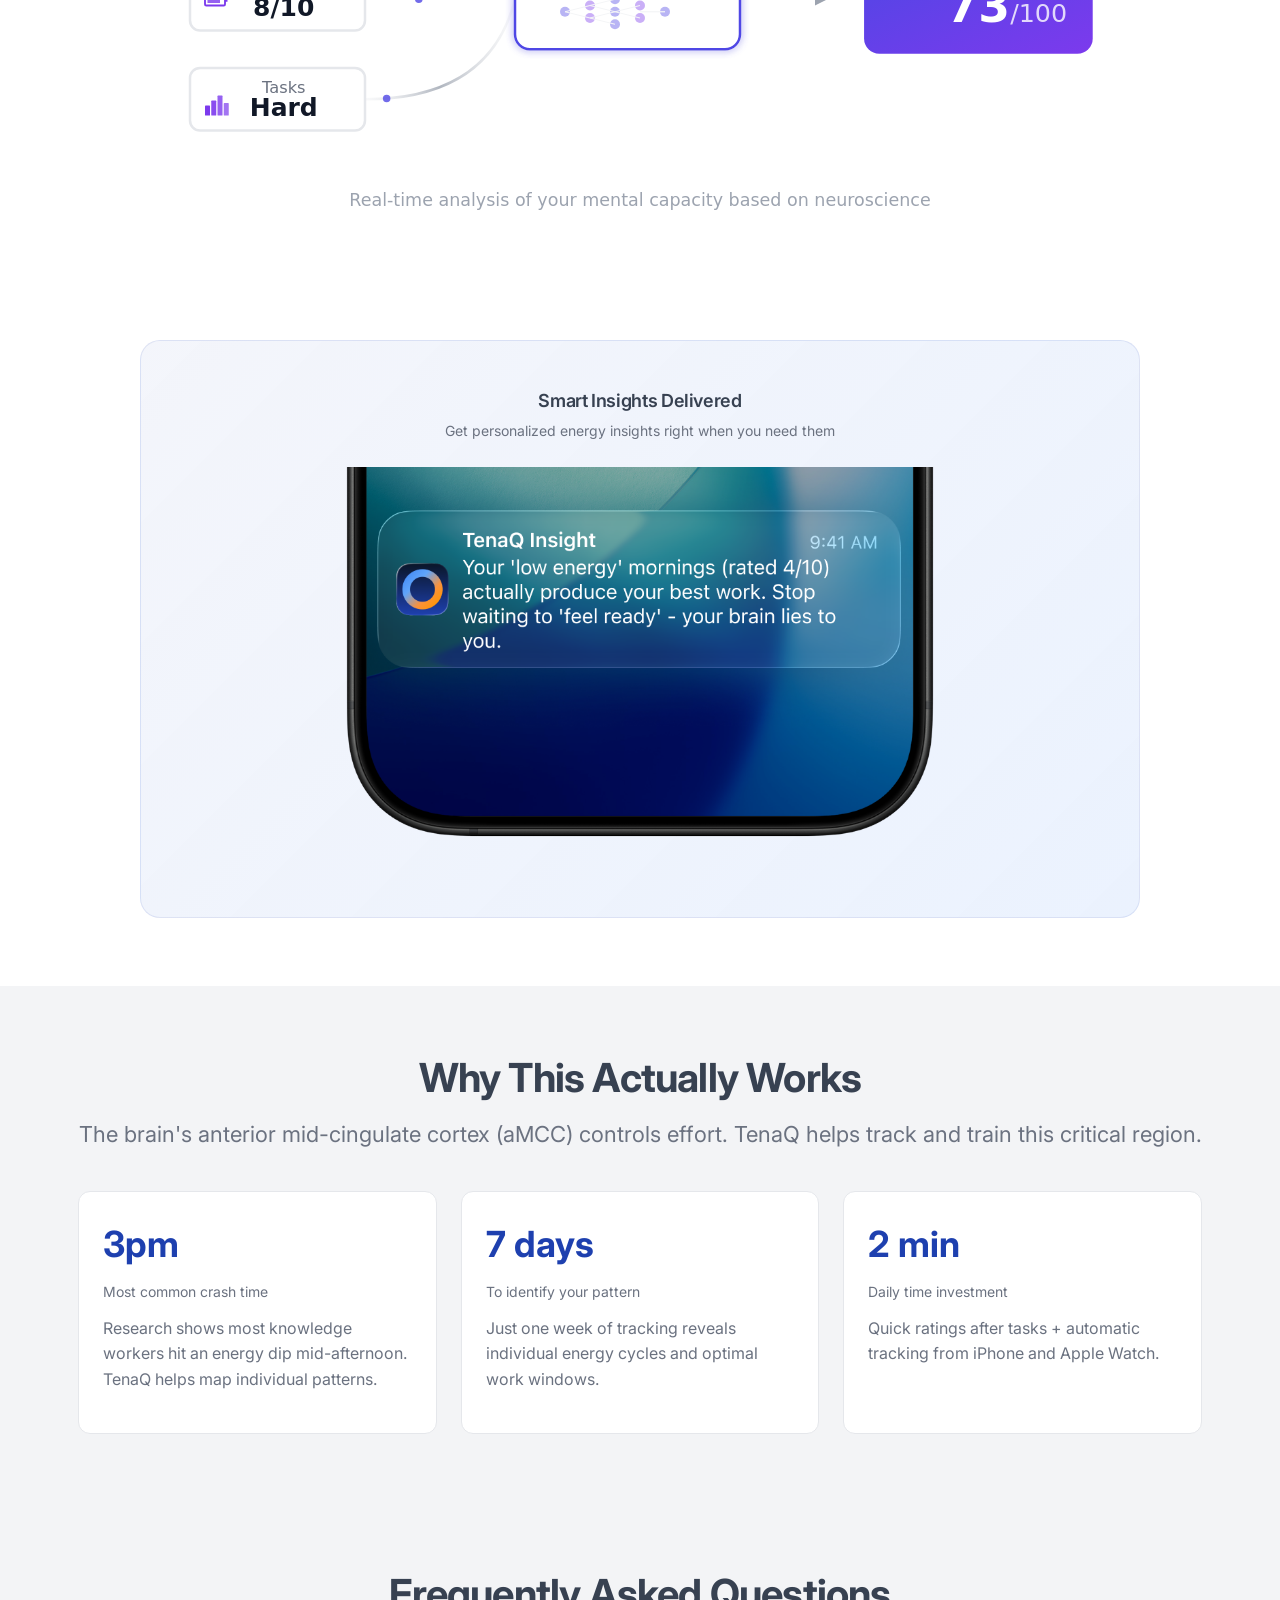
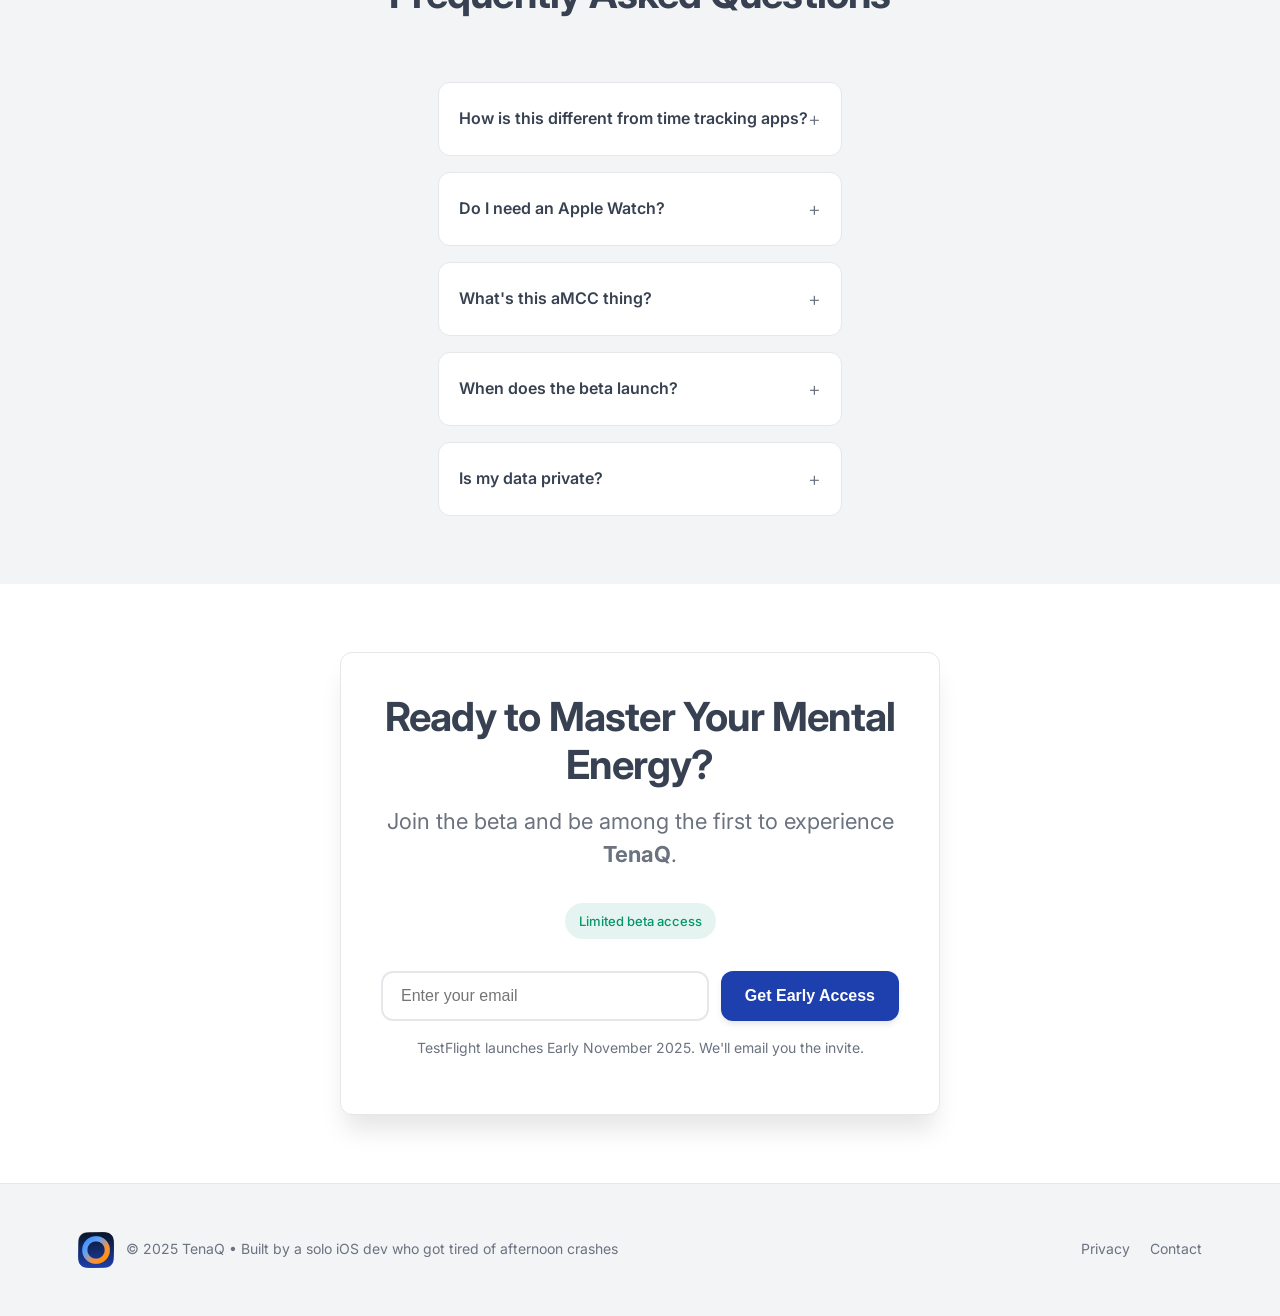
==== commit eb5ef940: "Fix Google indexing issues by making URLs consistent - Updated canonical URL from https://tenaq.app " ====
--- a/index.html
+++ b/index.html
@@ -12,7 +12,7 @@
   <meta name="keywords" content="afternoon energy crash, 3pm slump solution, peak performance hours, mental stamina training, energy pattern measurement, daily energy tracking, focus patterns, burnout prevention, iOS app, energy patterns" />
   <meta name="author" content="Mijo Kaliger" />
   <meta name="robots" content="index, follow" />
-  <link rel="canonical" href="https://tenaq.app" />
+  <link rel="canonical" href="https://www.tenaq.app" />
 
   <!-- Favicon and app icons -->
   <link rel="icon" type="image/png" sizes="32x32" href="favicon-32.png" />
@@ -26,16 +26,16 @@
   <meta name="msapplication-TileColor" content="#1e40af" />
 
   <!-- Enhanced Open Graph -->
-  <meta property="og:url" content="https://tenaq.app" />
+  <meta property="og:url" content="https://www.tenaq.app" />
   <meta property="og:site_name" content="TenaQ" />
-  <meta property="og:image" content="https://tenaq.app/appIcon.png" />
+  <meta property="og:image" content="https://www.tenaq.app/appIcon.png" />
   <meta property="og:image:alt" content="TenaQ - Energy Pattern Tracking App" />
 
   <!-- Twitter Card -->
   <meta name="twitter:card" content="summary_large_image" />
   <meta name="twitter:title" content="Find Your Peak Energy Patterns" />
   <meta name="twitter:description" content="iOS app that reveals when your energy peaks and crashes. Schedule hard tasks at optimal times, beat the 3pm slump, reclaim 3+ hours of focused work daily." />
-  <meta name="twitter:image" content="https://tenaq.app/appIcon.png" />
+  <meta name="twitter:image" content="https://www.tenaq.app/appIcon.png" />
 
   <!-- JSON-LD Structured Data -->
   <script type="application/ld+json">
@@ -60,9 +60,9 @@
       "@type": "Organization",
       "name": "TenaQ"
     },
-    "url": "https://tenaq.app",
-    "downloadUrl": "https://tenaq.app",
-    "screenshot": "https://tenaq.app/mockup.png",
+    "url": "https://www.tenaq.app",
+    "downloadUrl": "https://www.tenaq.app",
+    "screenshot": "https://www.tenaq.app/mockup.png",
     "featureList": [
       "Energy pattern tracking",
       "Energy pattern analysis",
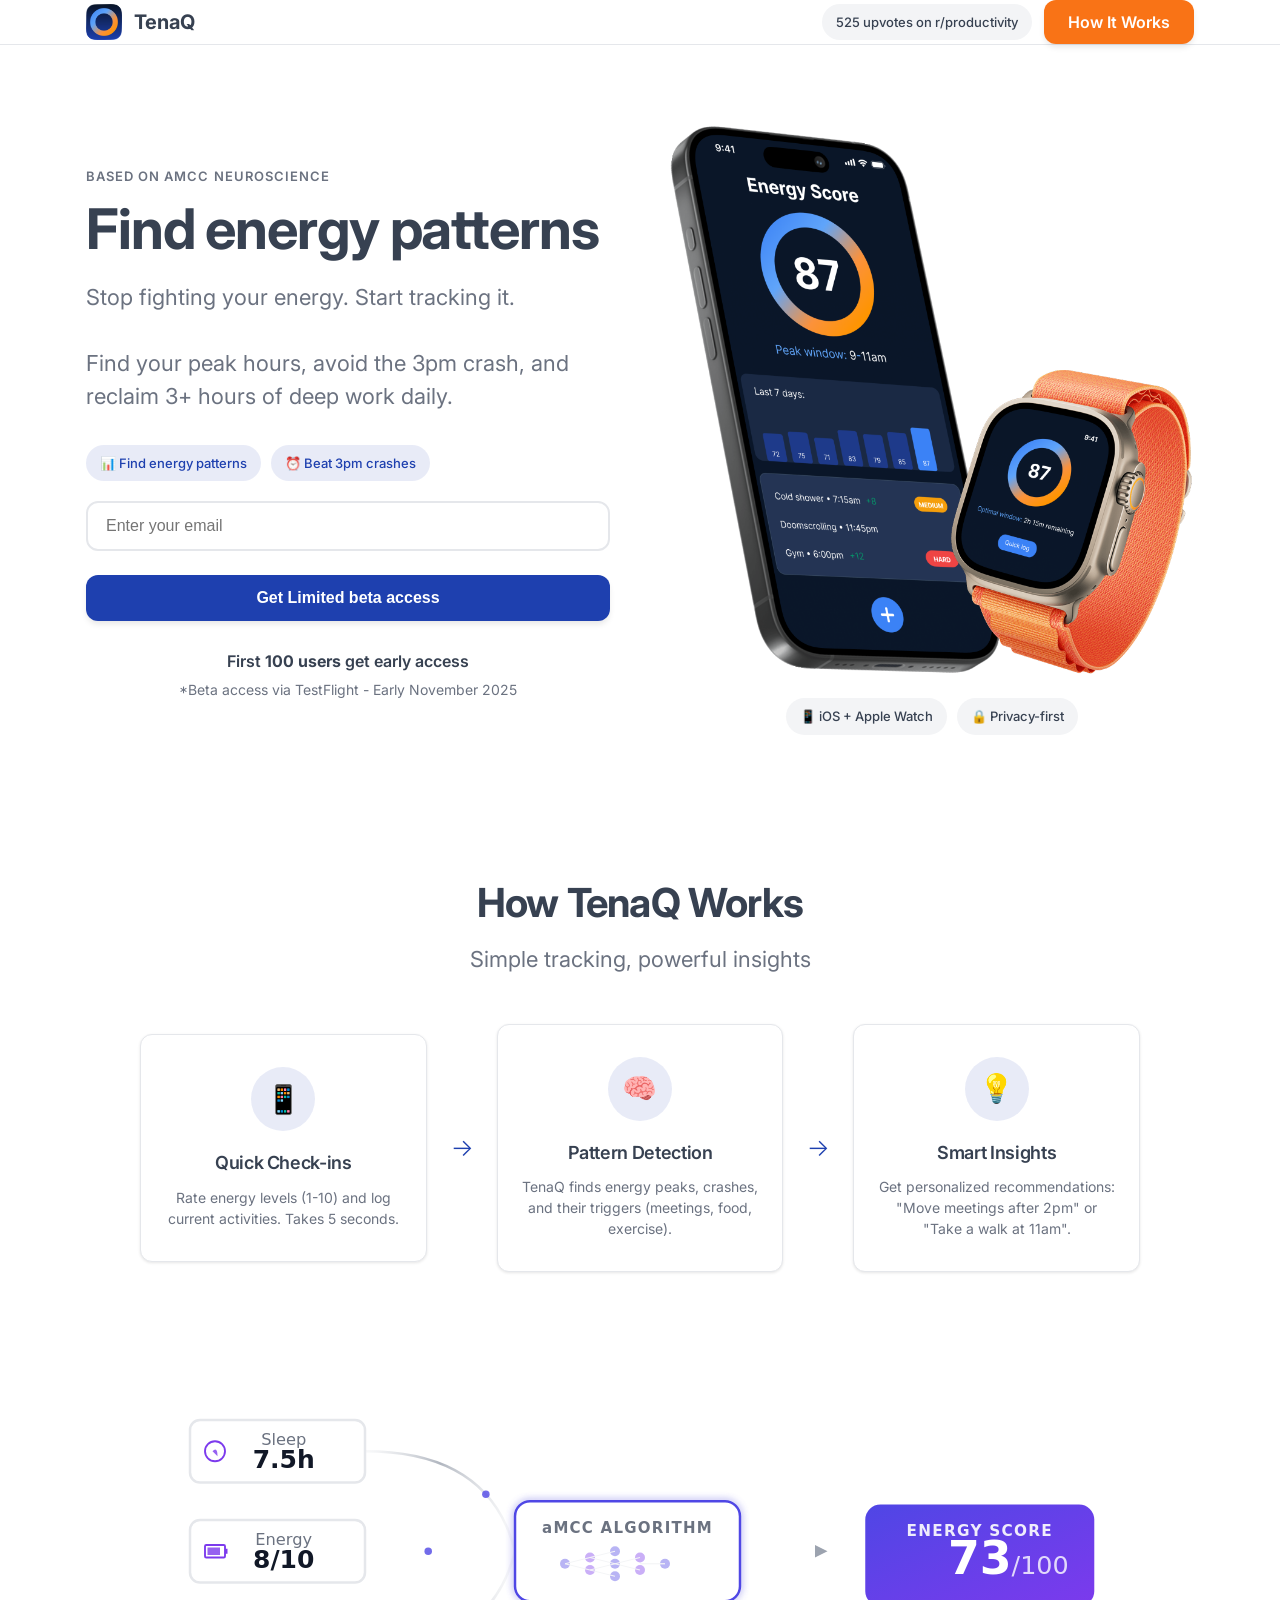
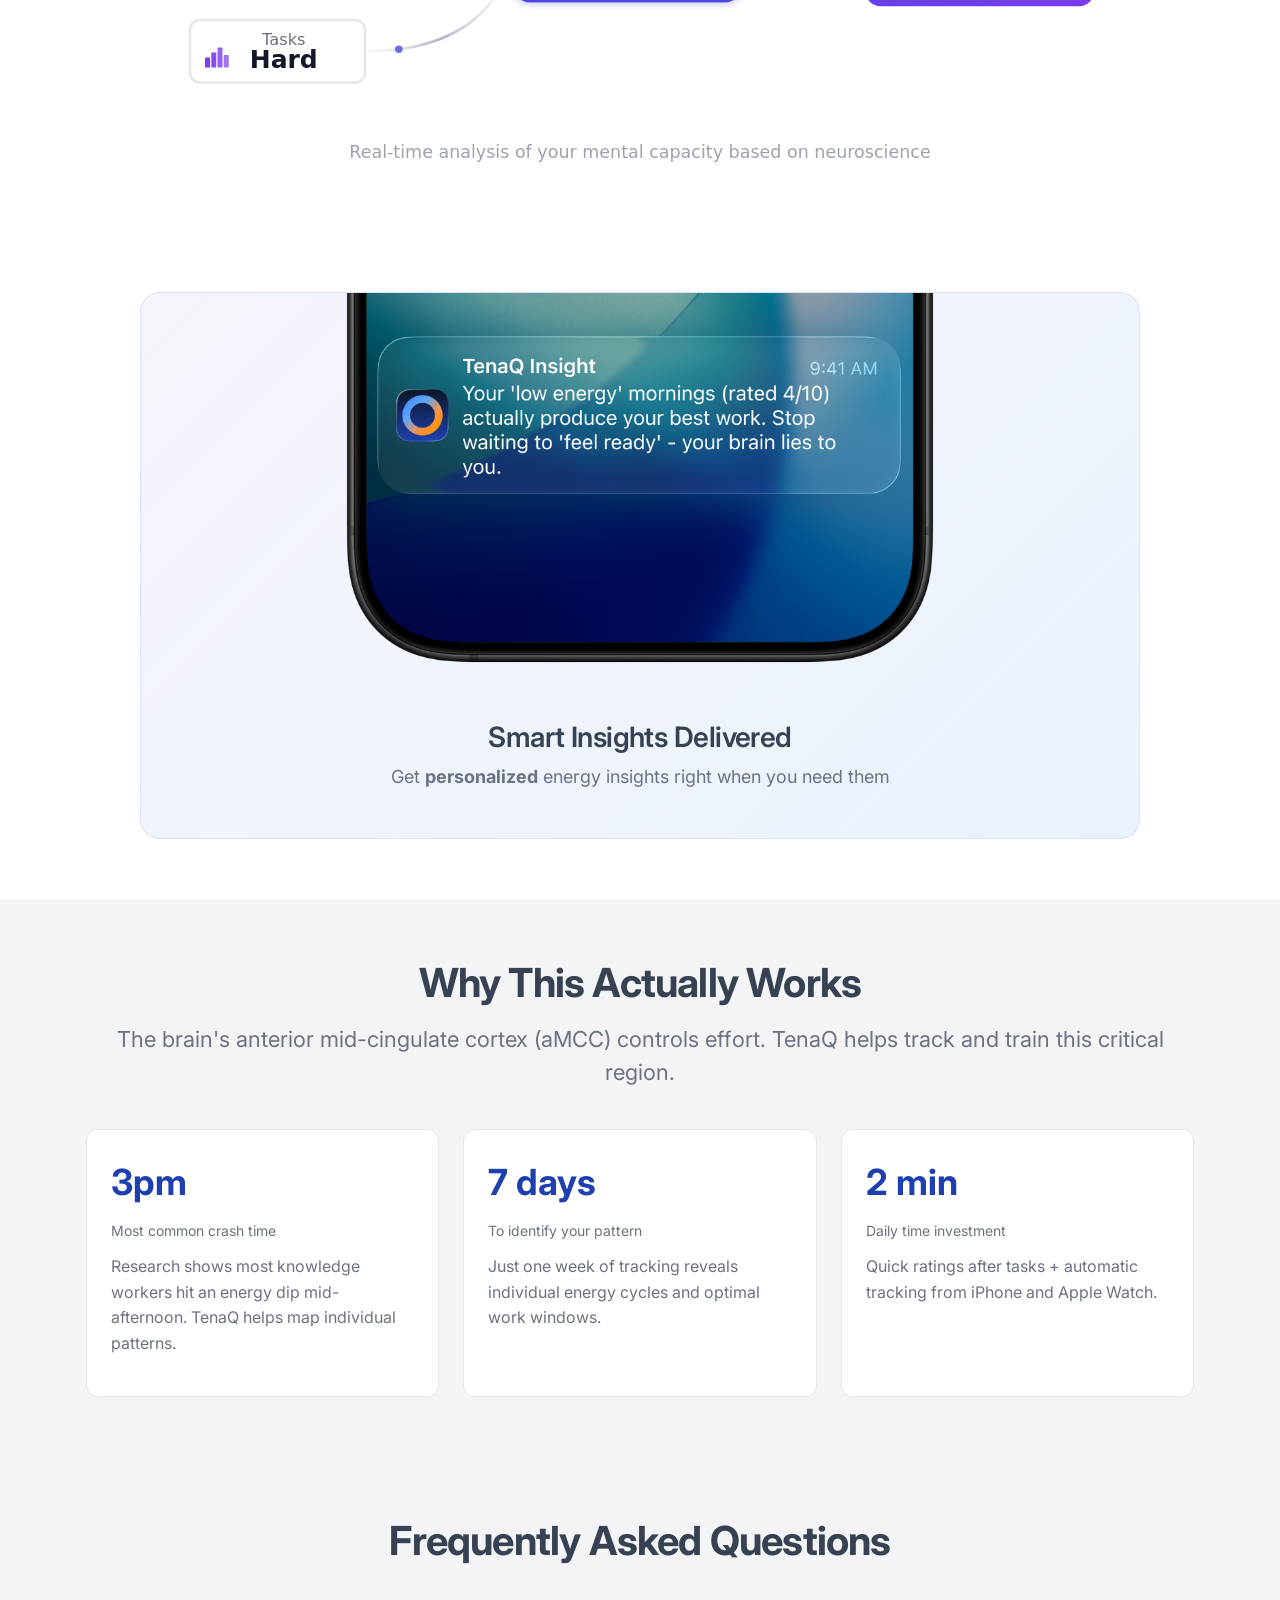
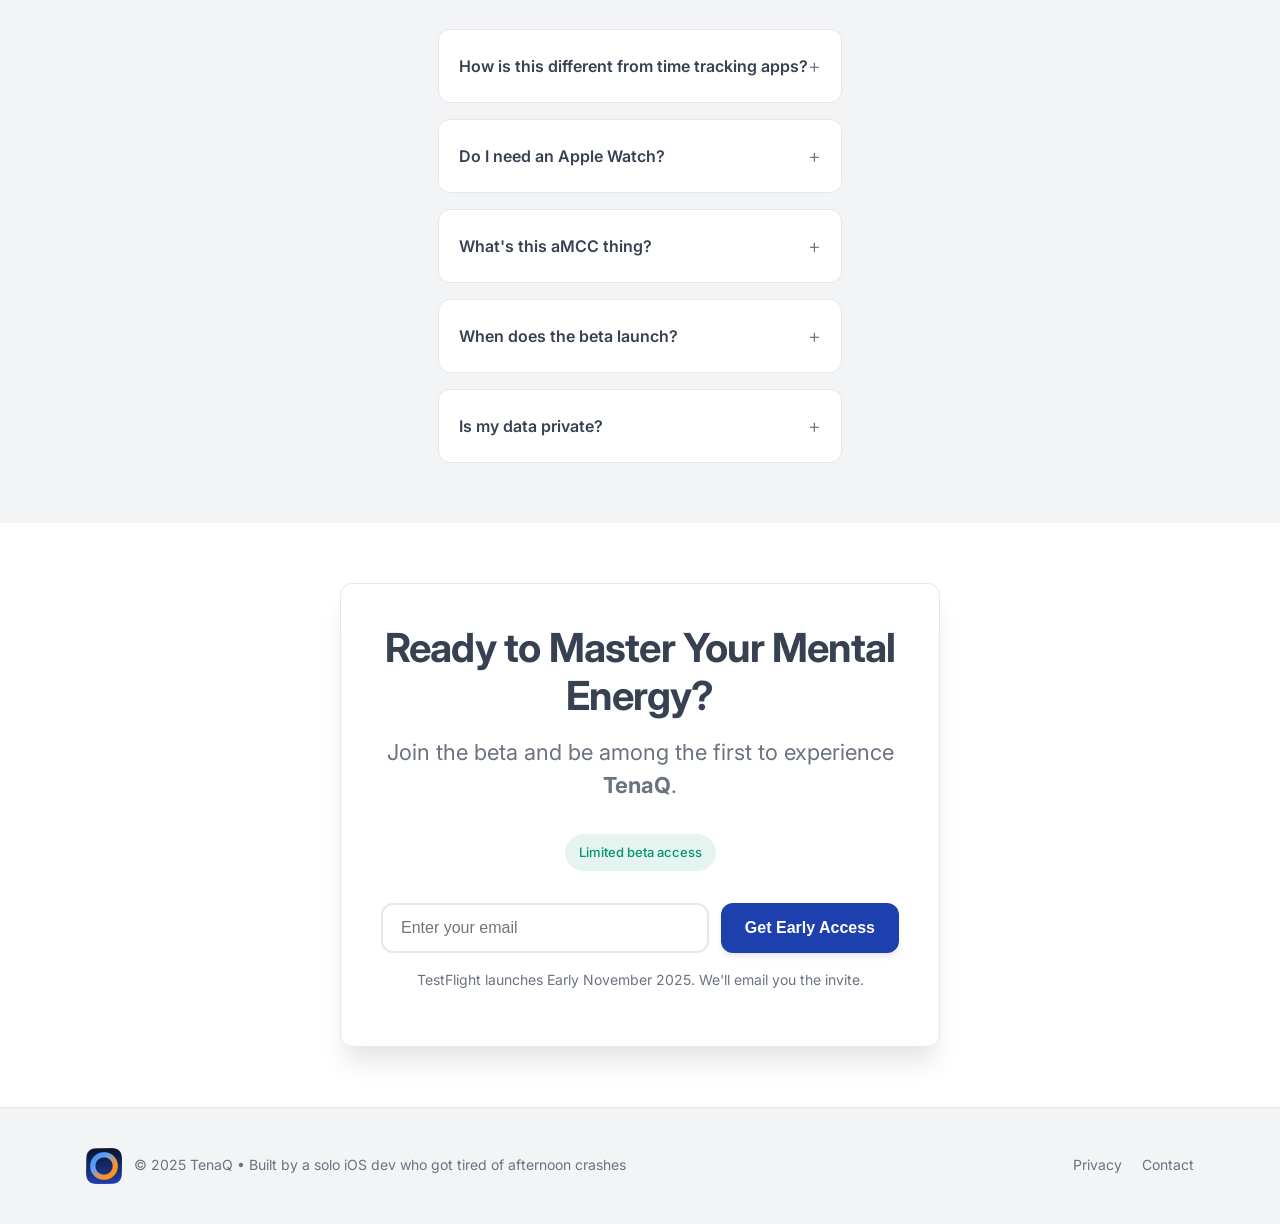
==== commit b27ecaa2: "Add Smart Insights section with notification display - Replace inline styled notification section wi" ====
--- a/index.html
+++ b/index.html
@@ -194,14 +194,14 @@
               <img src="tenaq-infographic.svg" alt="Step-by-step infographic showing TenaQ's three-phase process: quick energy check-ins on mobile device, AI-powered pattern detection analyzing daily energy fluctuations, and personalized recommendations for optimizing work schedule" style="max-width: 100%; height: auto;" />
             </div>
 
-            <!-- Notification Showcase Section -->
-            <div style="background: linear-gradient(135deg, rgba(30, 64, 175, 0.05) 0%, rgba(59, 130, 246, 0.1) 100%); border-radius: 20px; padding: 48px 24px; margin-top: 64px; border: 1px solid rgba(30, 64, 175, 0.1);">
-              <div style="text-align: center; margin-bottom: 24px;">
-                <h3 style="font-size: 18px; font-weight: 600; color: var(--charcoal); margin: 0 0 8px;">Smart Insights Delivered</h3>
-                <p style="font-size: 14px; color: var(--warm-gray); margin: 0;">Get personalized energy insights right when you need them</p>
-              </div>
-              <div style="text-align: center;">
-                <img src="notification.png" alt="iOS notification from TenaQ showing personalized energy insight recommendation: 'Your energy peaks at 10am - schedule important tasks then' with app icon and actionable timing advice" style="max-width: 70%; height: auto;" />
+            <!-- Smart Insights Section -->
+            <div class="smart-insights-container">
+              <div class="smart-insights-image">
+                <img src="notification.png" alt="iOS notification from TenaQ showing personalized energy insight recommendation with app icon and actionable timing advice" />
+              </div>
+              <div class="smart-insights-content">
+                <h3>Smart Insights Delivered</h3>
+                <p>Get <strong>personalized</strong> energy insights right when you need them</p>
               </div>
             </div>
           </div>
--- a/styles.css
+++ b/styles.css
@@ -68,7 +68,7 @@
 .wrap {
   max-width: var(--max);
   margin-inline: auto;
-  padding: 8px;
+  padding: 0 16px;
 }
 
 /* Header */
@@ -637,6 +637,54 @@
   transform: translateY(-1px);
 }
 
+/* Smart Insights Section */
+.smart-insights-container {
+  background: linear-gradient(135deg, rgba(30, 64, 175, 0.05) 0%, rgba(59, 130, 246, 0.1) 100%);
+  border-radius: 20px;
+  padding: 0 24px 48px;
+  margin-top: 64px;
+  border: 1px solid rgba(30, 64, 175, 0.1);
+  text-align: center;
+}
+
+.smart-insights-image {
+  margin-bottom: 24px;
+}
+
+.smart-insights-image img {
+  max-width: 70%;
+  height: auto;
+}
+
+.smart-insights-content h3 {
+  font-size: 28px;
+  font-weight: 600;
+  color: var(--charcoal);
+  margin: 0 0 8px;
+}
+
+.smart-insights-content p {
+  font-size: 18px;
+  color: var(--warm-gray);
+  margin: 0;
+  line-height: 1.5;
+}
+
+@media (max-width: 768px) {
+  .smart-insights-container {
+    padding: 0 16px 32px;
+    margin-top: 48px;
+  }
+
+  .smart-insights-image {
+    margin-bottom: 20px;
+  }
+
+  .smart-insights-image img {
+    max-width: 80%;
+  }
+}
+
 /* Utilities */
 .text-center { text-align: center; }
 .mt-4 { margin-top: 32px; }
@@ -690,7 +738,7 @@
 /* Extra small screens (phones) */
 @media(max-width: 480px) {
   .wrap {
-    padding: 8px;
+    padding: 0 16px;
   }
 
   .nav {
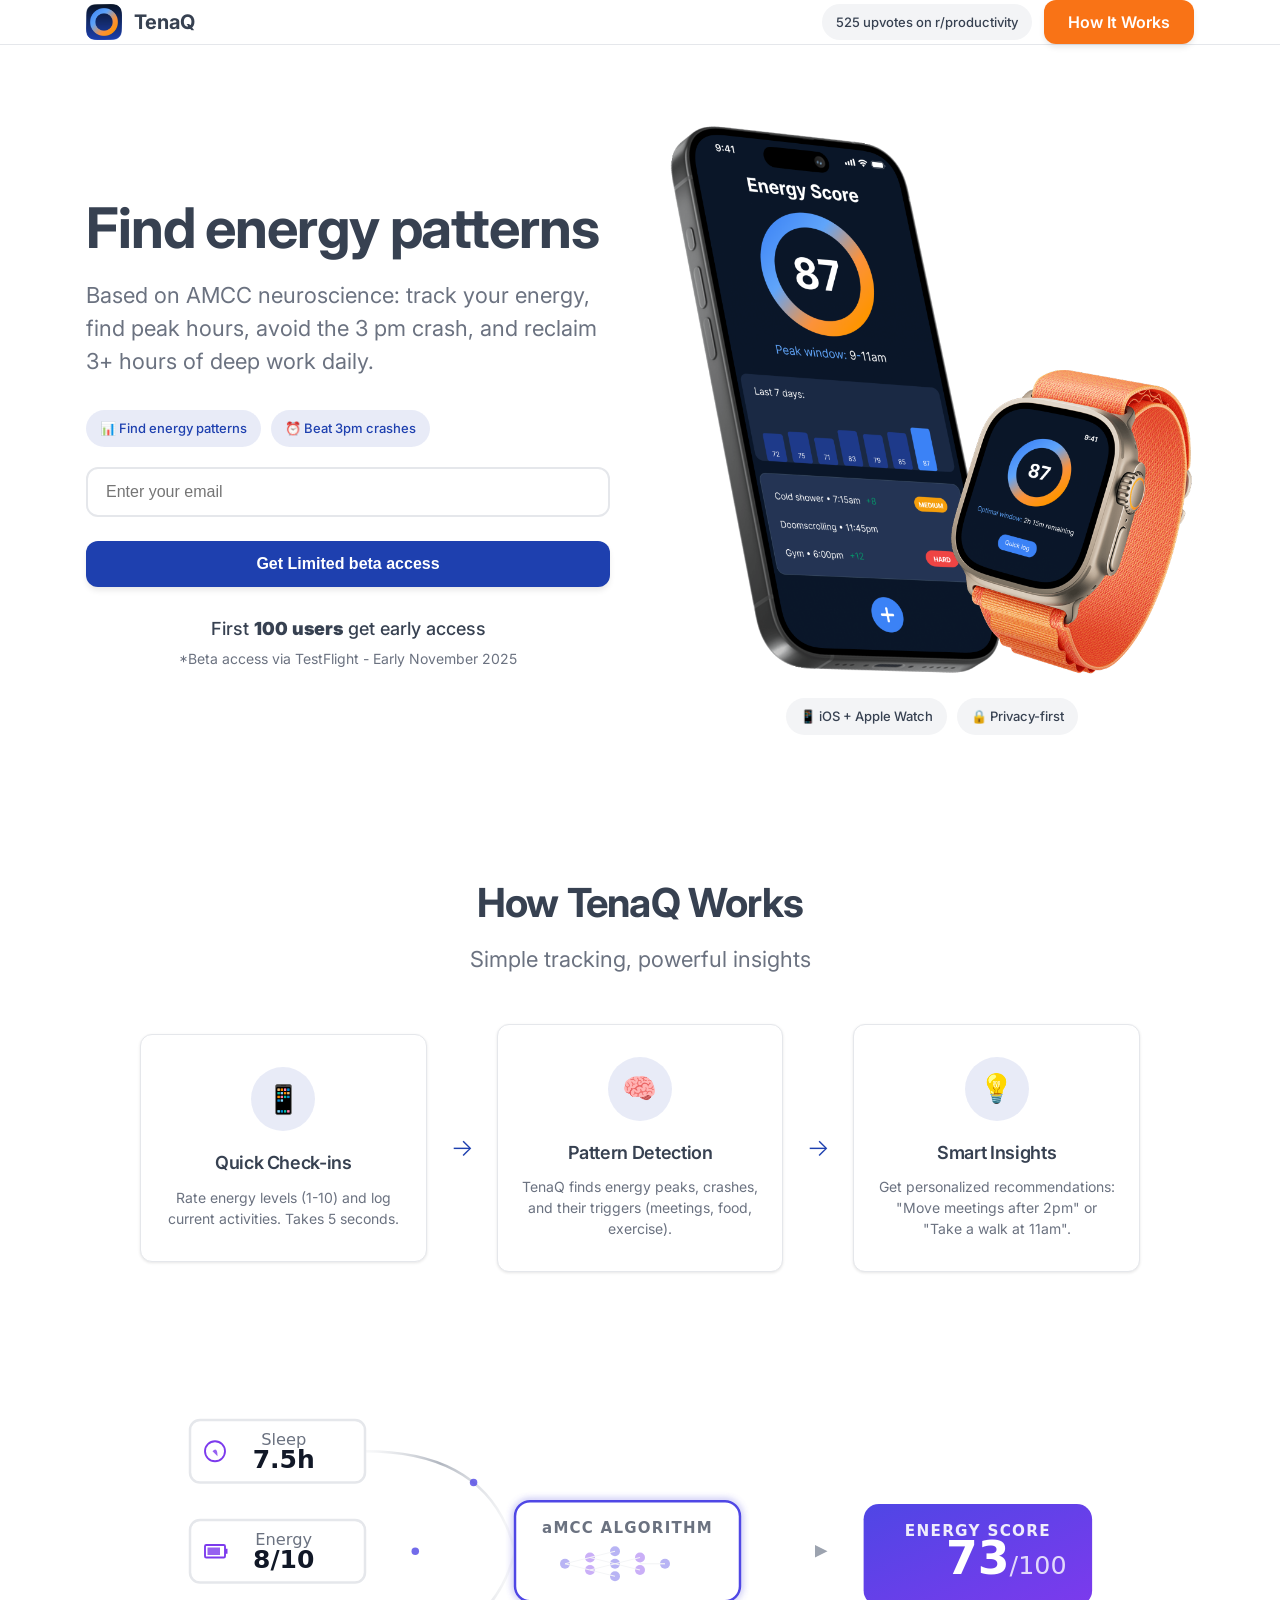
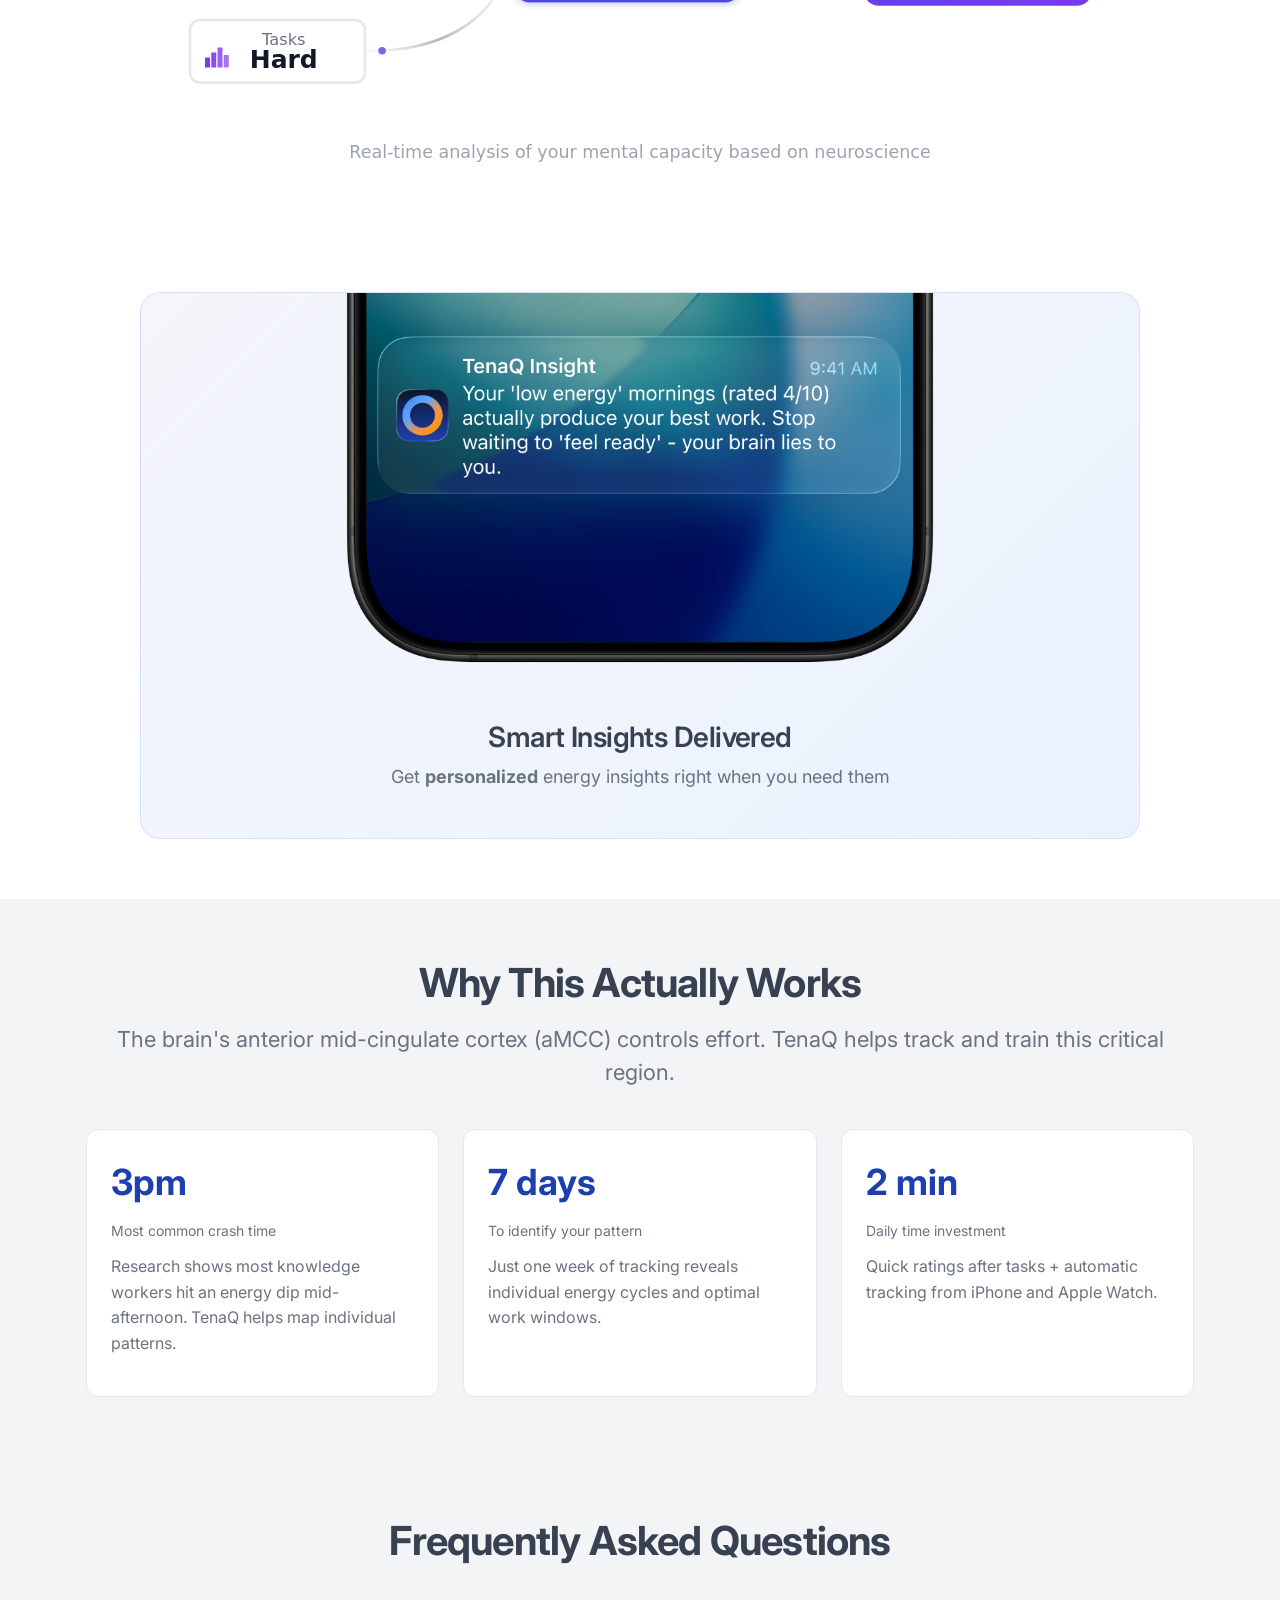
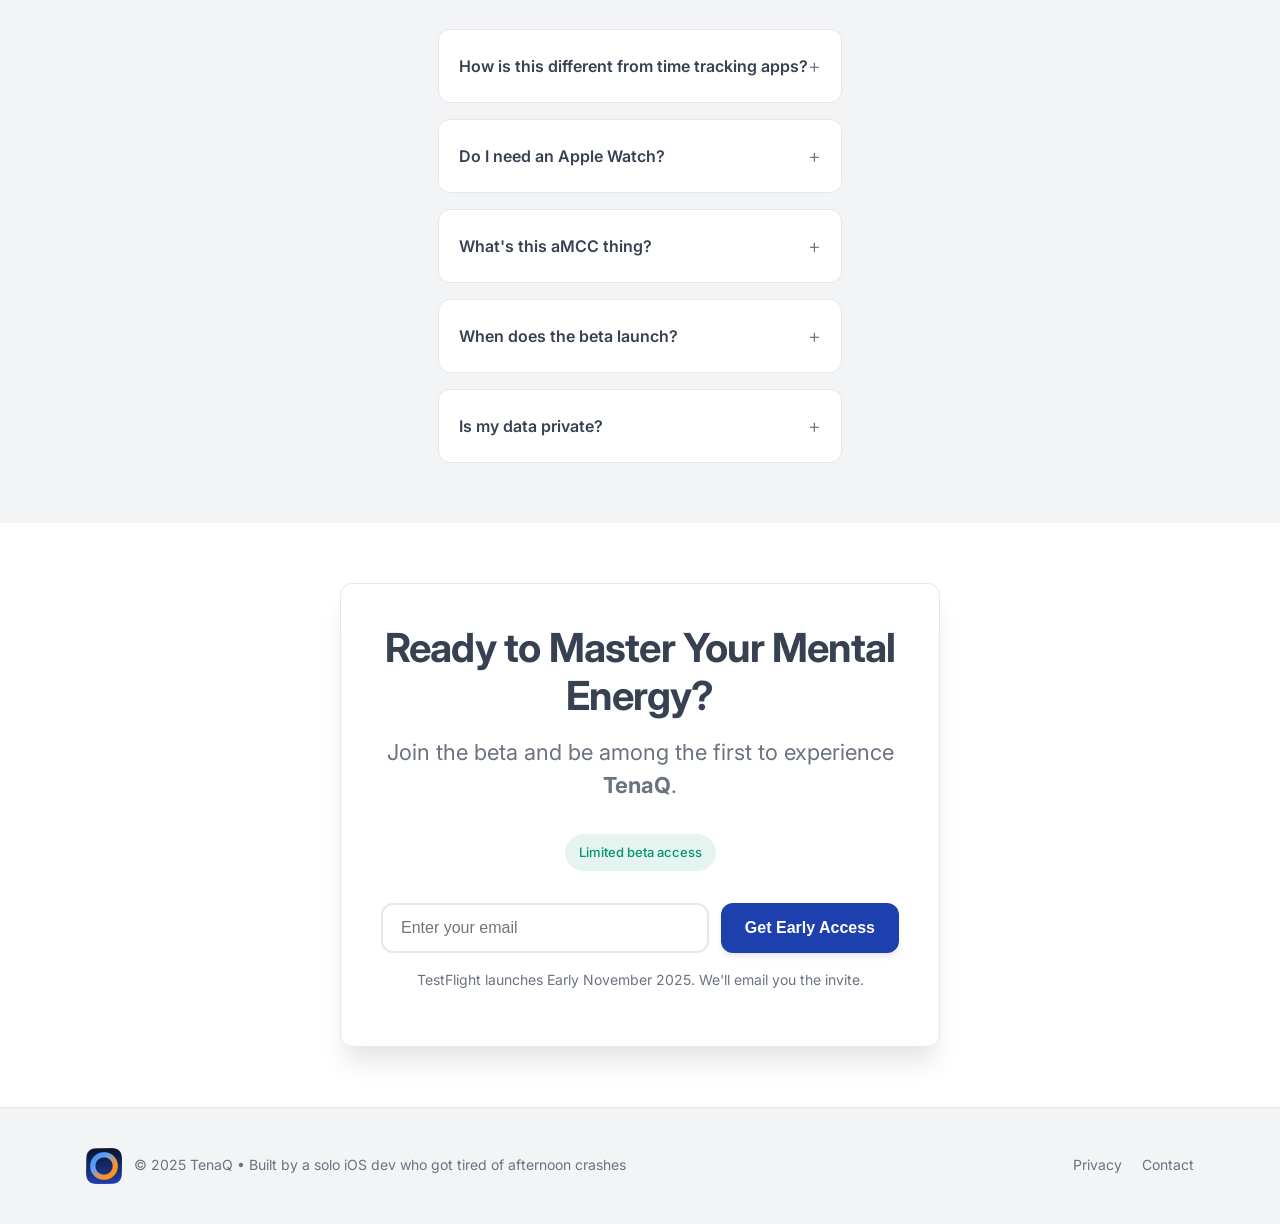
==== commit f6c927f3: "Update hero section content and styling - Remove "Based on aMCC Neuroscience" eyebrow text - Update " ====
--- a/index.html
+++ b/index.html
@@ -99,11 +99,9 @@
       <div class="wrap">
         <div class="hero-grid">
           <div>
-            <div class="eyebrow">Based on aMCC Neuroscience</div>
             <h1>Find energy patterns</h1>
             <p class="subtitle">
-              Stop fighting your energy. Start tracking it.<br><br>
-              Find your peak hours, avoid the 3pm crash, and reclaim 3+ hours of deep work daily.
+              Based on AMCC neuroscience: track your energy, find peak hours, avoid the 3 pm crash, and reclaim 3+ hours of deep work daily.
             </p>
 
             <div class="badge-row" style="margin-bottom: 16px;">
@@ -128,8 +126,8 @@
               <button class="cta" type="submit" style="width: 100%; text-align: center; margin-bottom: 16px;">Get Limited beta access</button>
 
               <div style="text-align: center;">
-                <div style="font-size: 16px; font-weight: 600; color: var(--charcoal); margin-bottom: 4px;">
-                  First <strong>100 users</strong> get early access
+                <div style="font-size: 18px; font-weight: 500; color: var(--charcoal); margin-bottom: 4px;">
+                  First <strong style="font-weight: 900;">100 users</strong> get early access
                 </div>
                 <div style="font-size: 14px; color: var(--warm-gray);">
                   *Beta access via TestFlight - Early November 2025
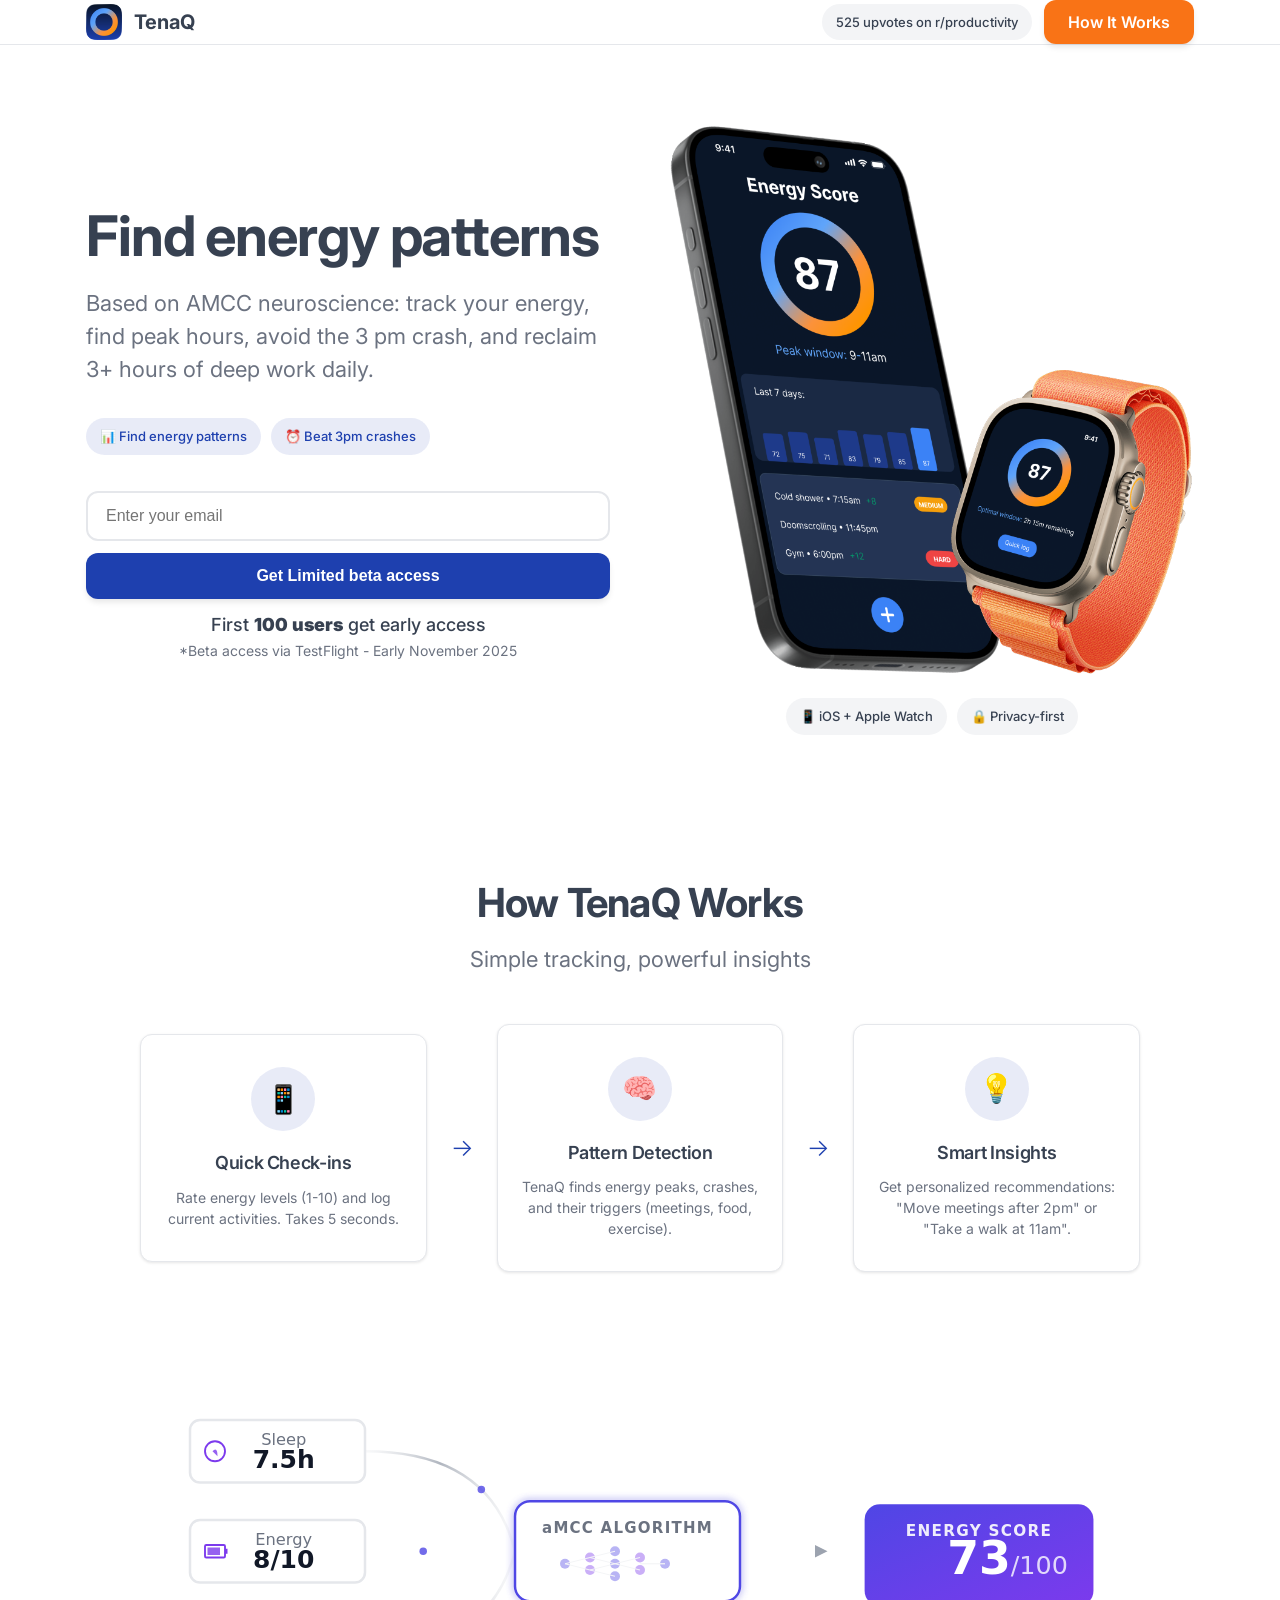
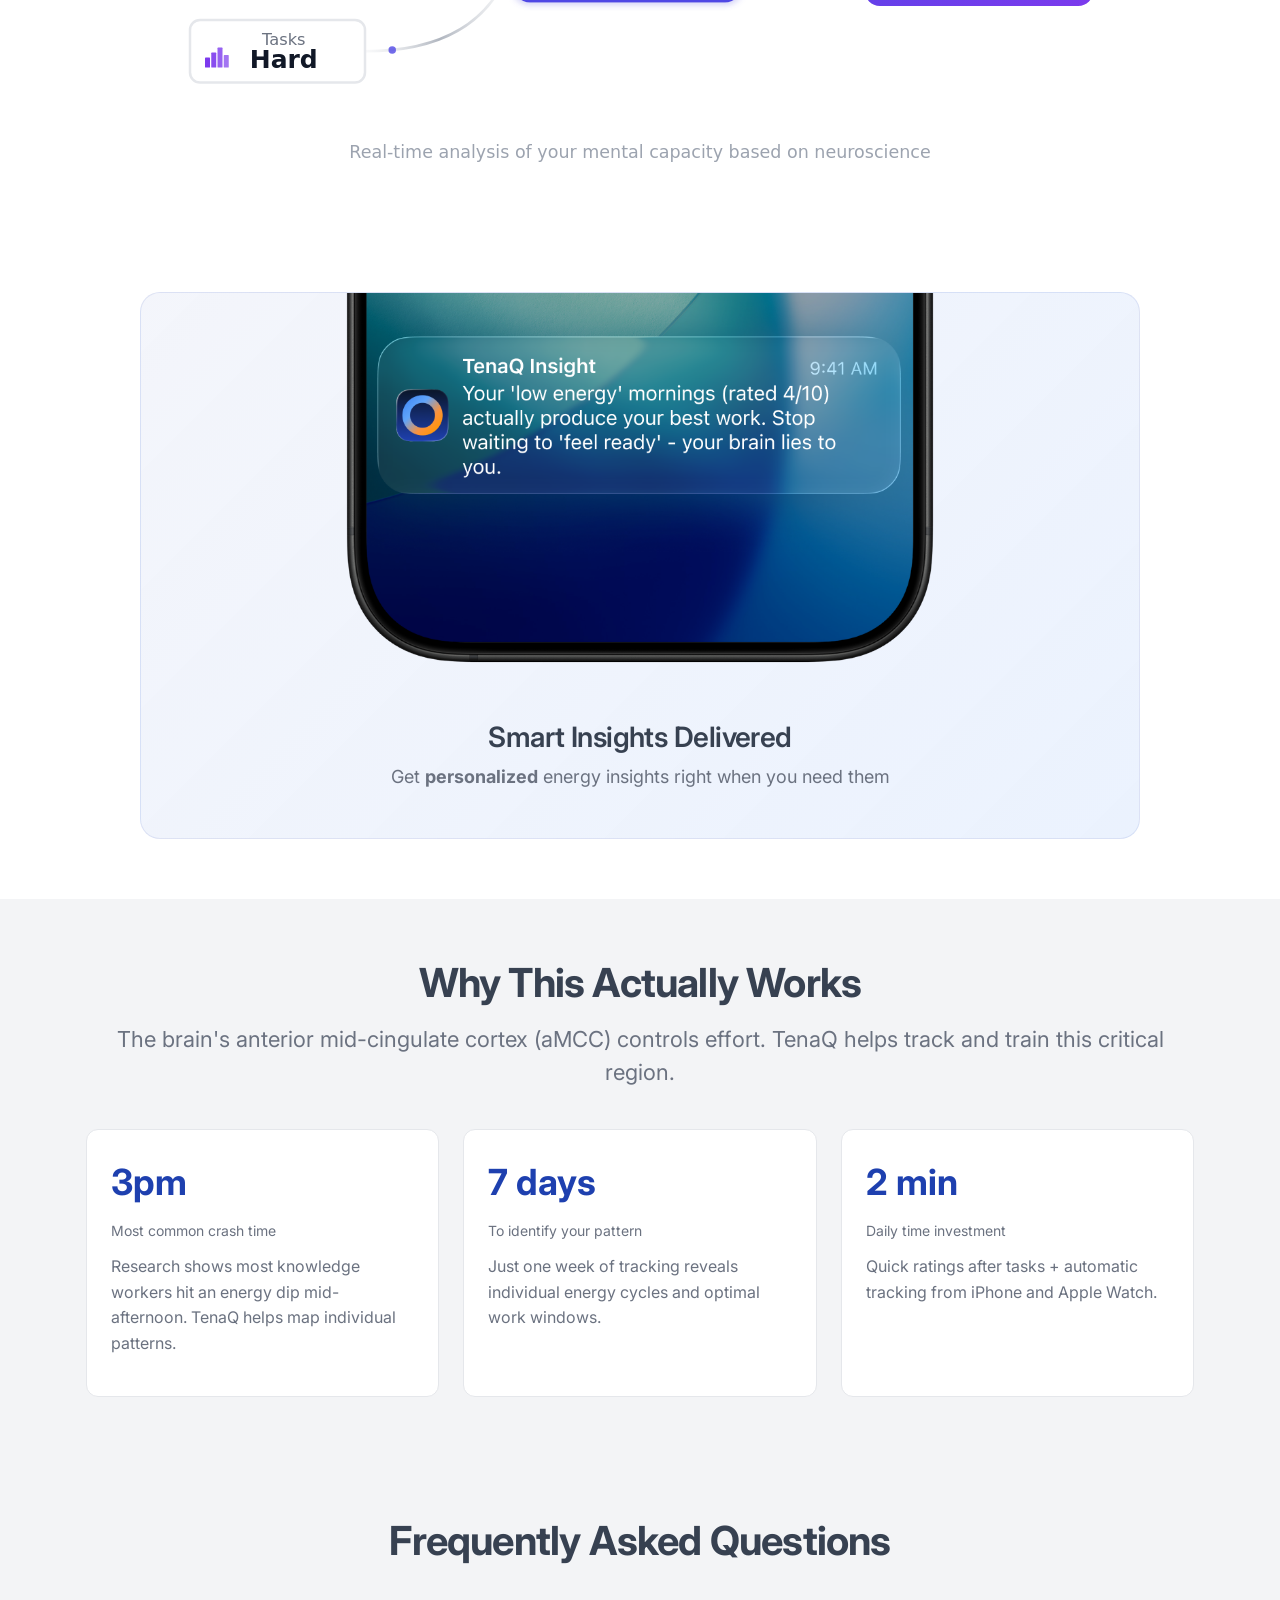
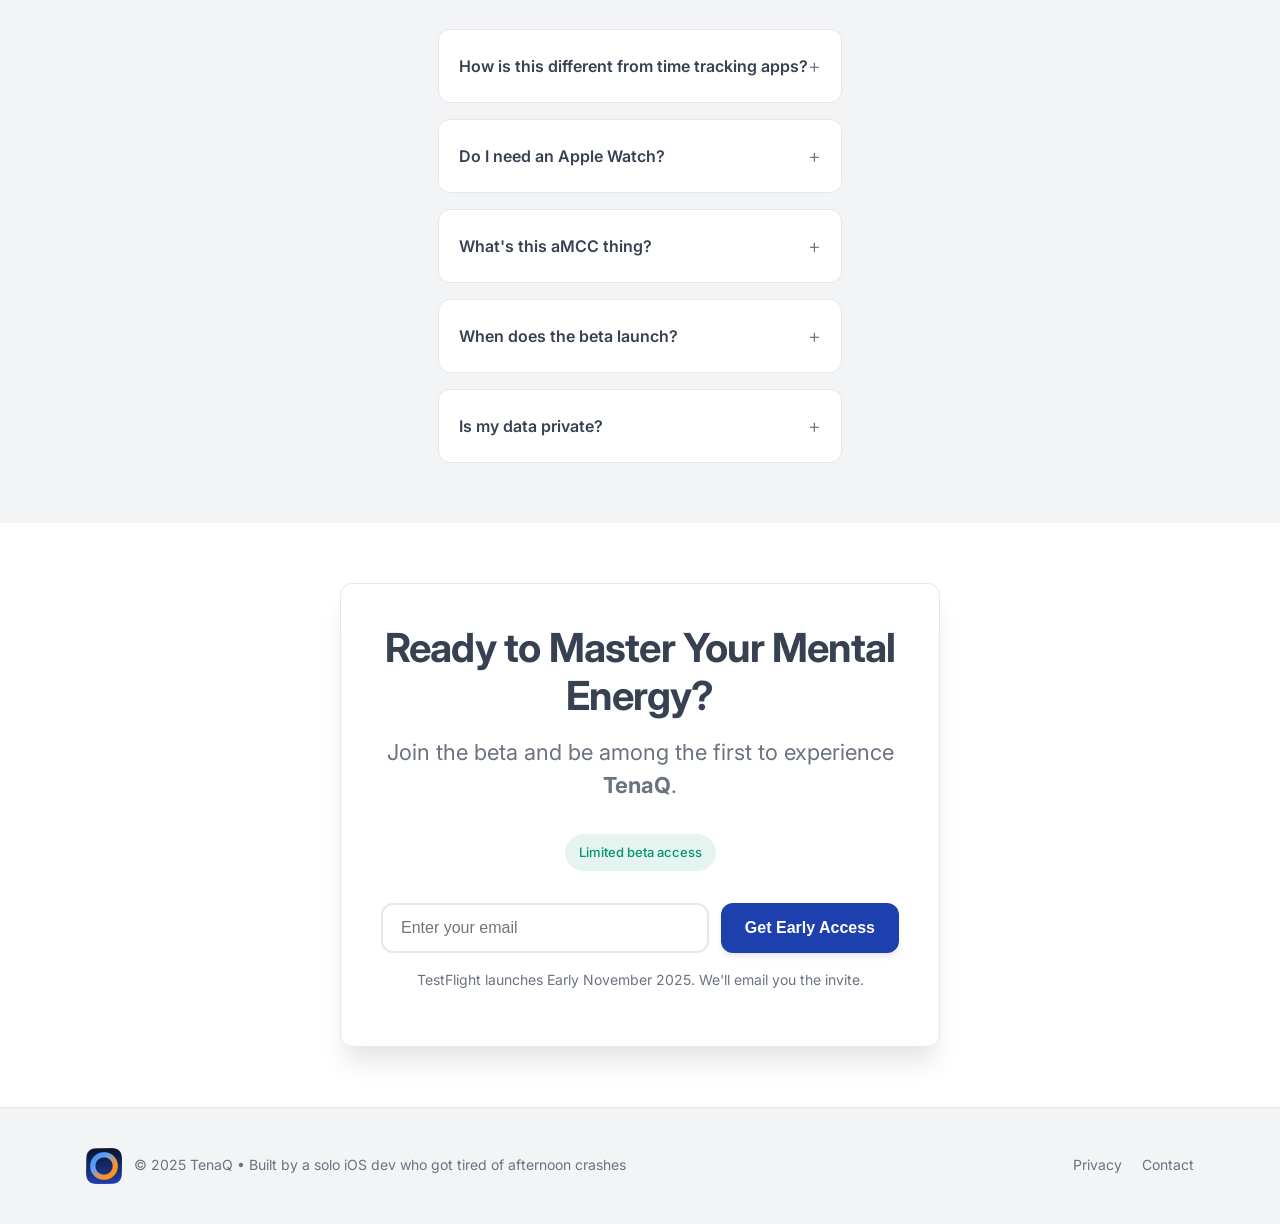
==== commit fba7cdd1: "Reduce spacing in hero form for tighter layout - Remove bottom margin from input field, add top marg" ====
--- a/index.html
+++ b/index.html
@@ -121,12 +121,12 @@
                 type="email"
                 placeholder="Enter your email"
                 required
-                style="margin-bottom: 12px;"
+                style="margin-top: 16px;"
               >
-              <button class="cta" type="submit" style="width: 100%; text-align: center; margin-bottom: 16px;">Get Limited beta access</button>
+              <button class="cta" type="submit" style="width: 100%; text-align: center;">Get Limited beta access</button>
 
               <div style="text-align: center;">
-                <div style="font-size: 18px; font-weight: 500; color: var(--charcoal); margin-bottom: 4px;">
+                <div style="font-size: 18px; font-weight: 500; color: var(--charcoal);">
                   First <strong style="font-weight: 900;">100 users</strong> get early access
                 </div>
                 <div style="font-size: 14px; color: var(--warm-gray);">
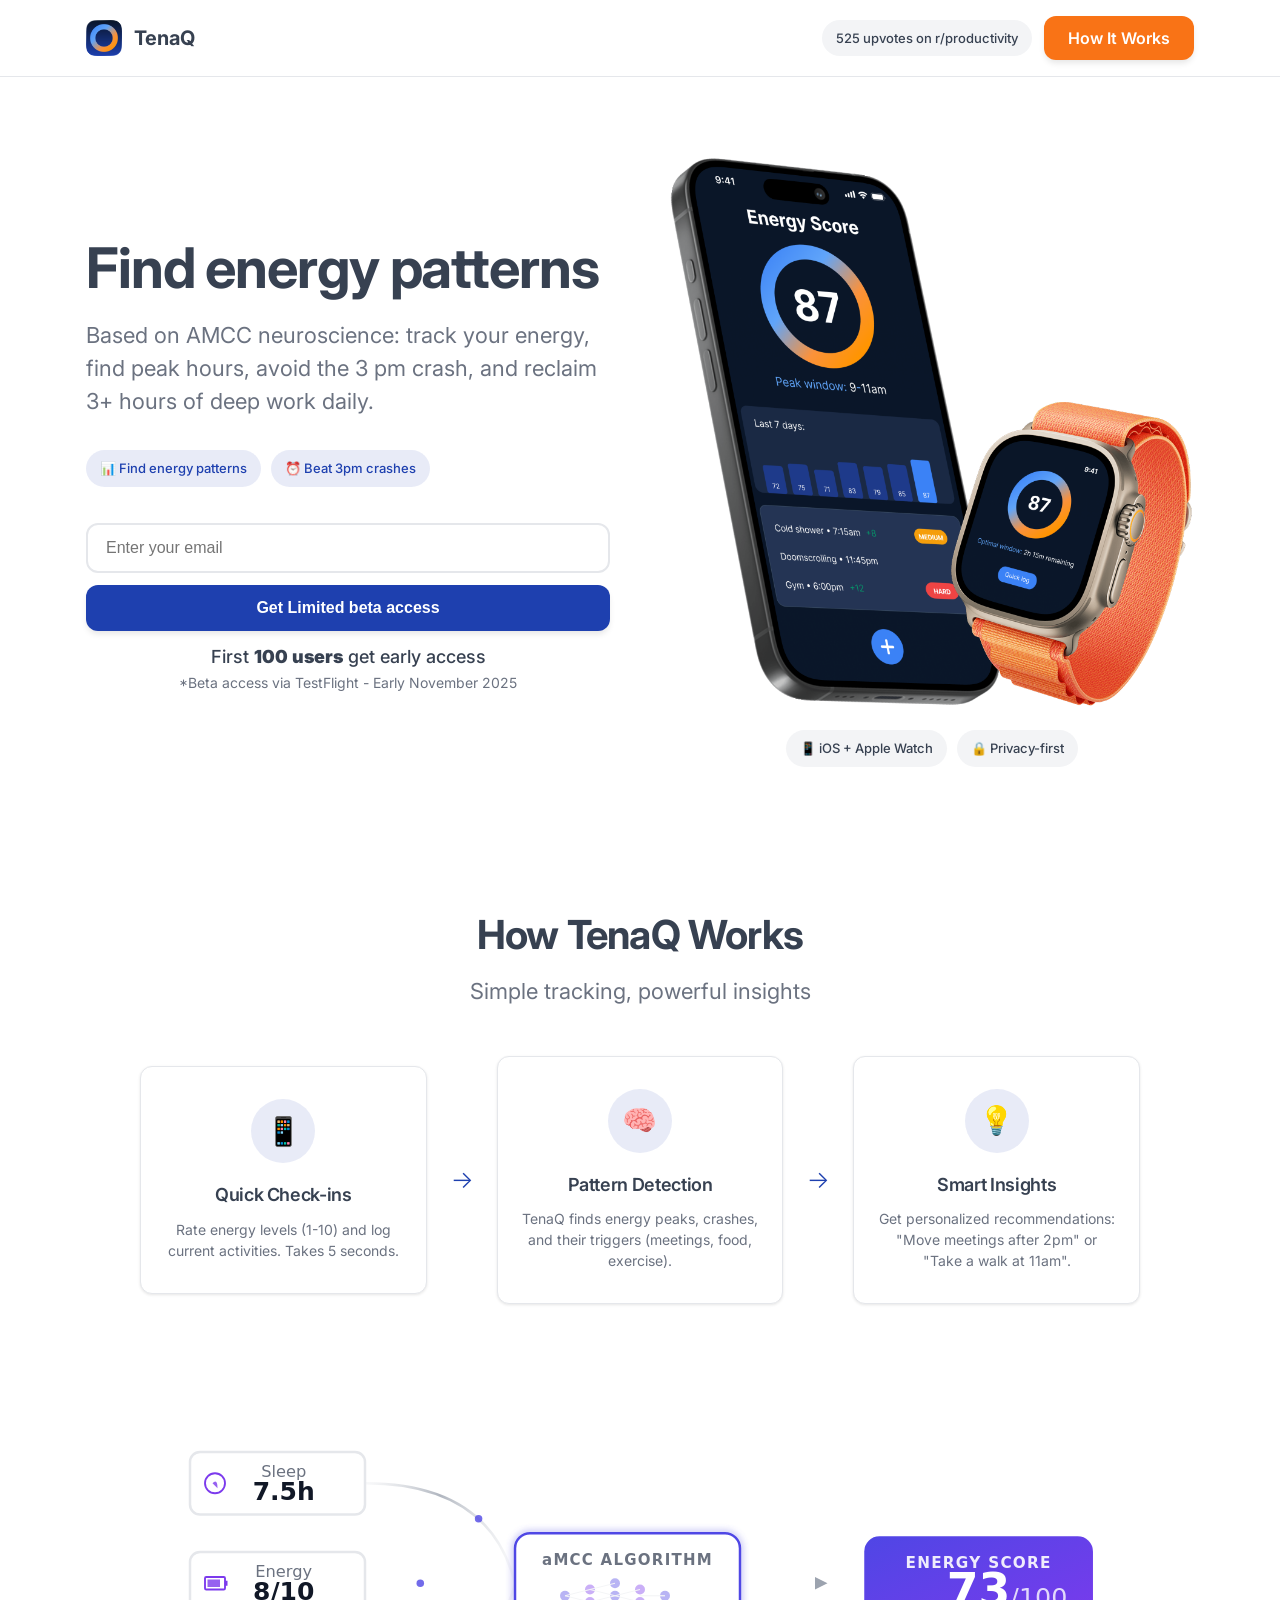
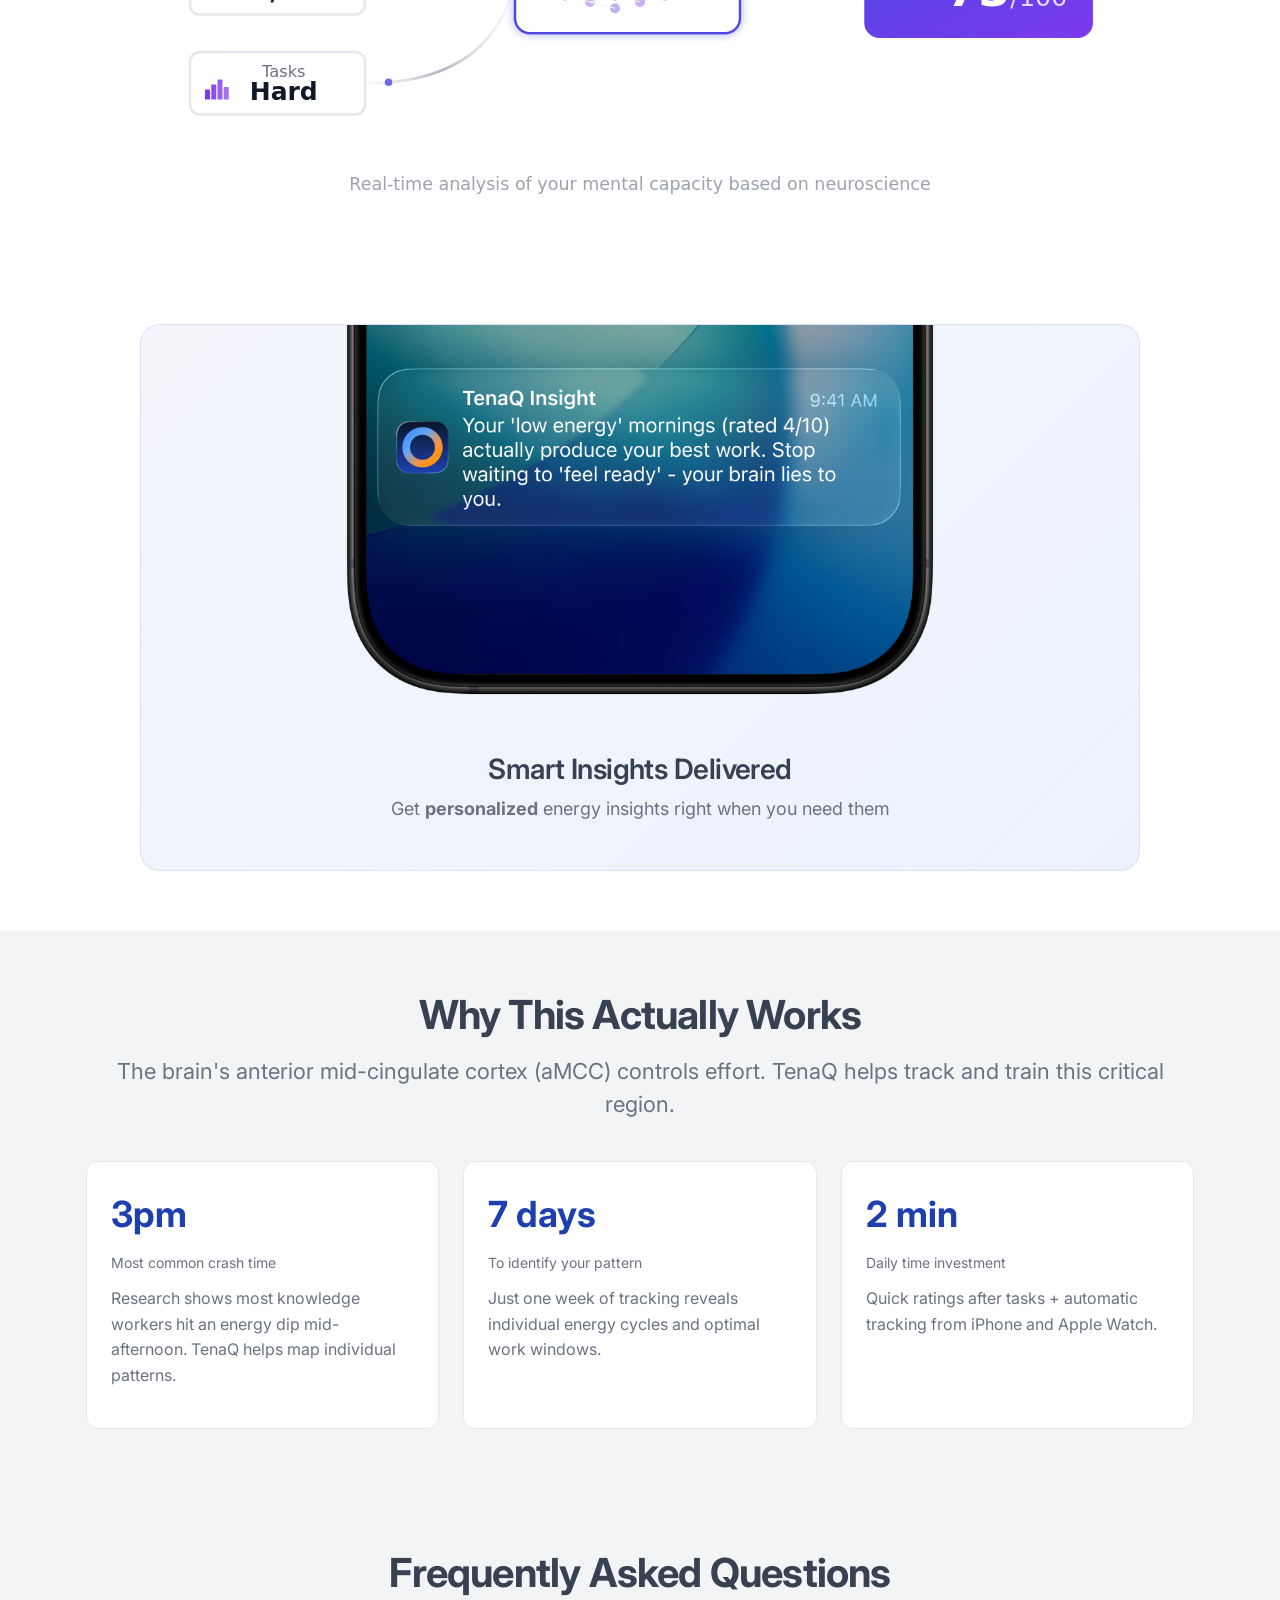
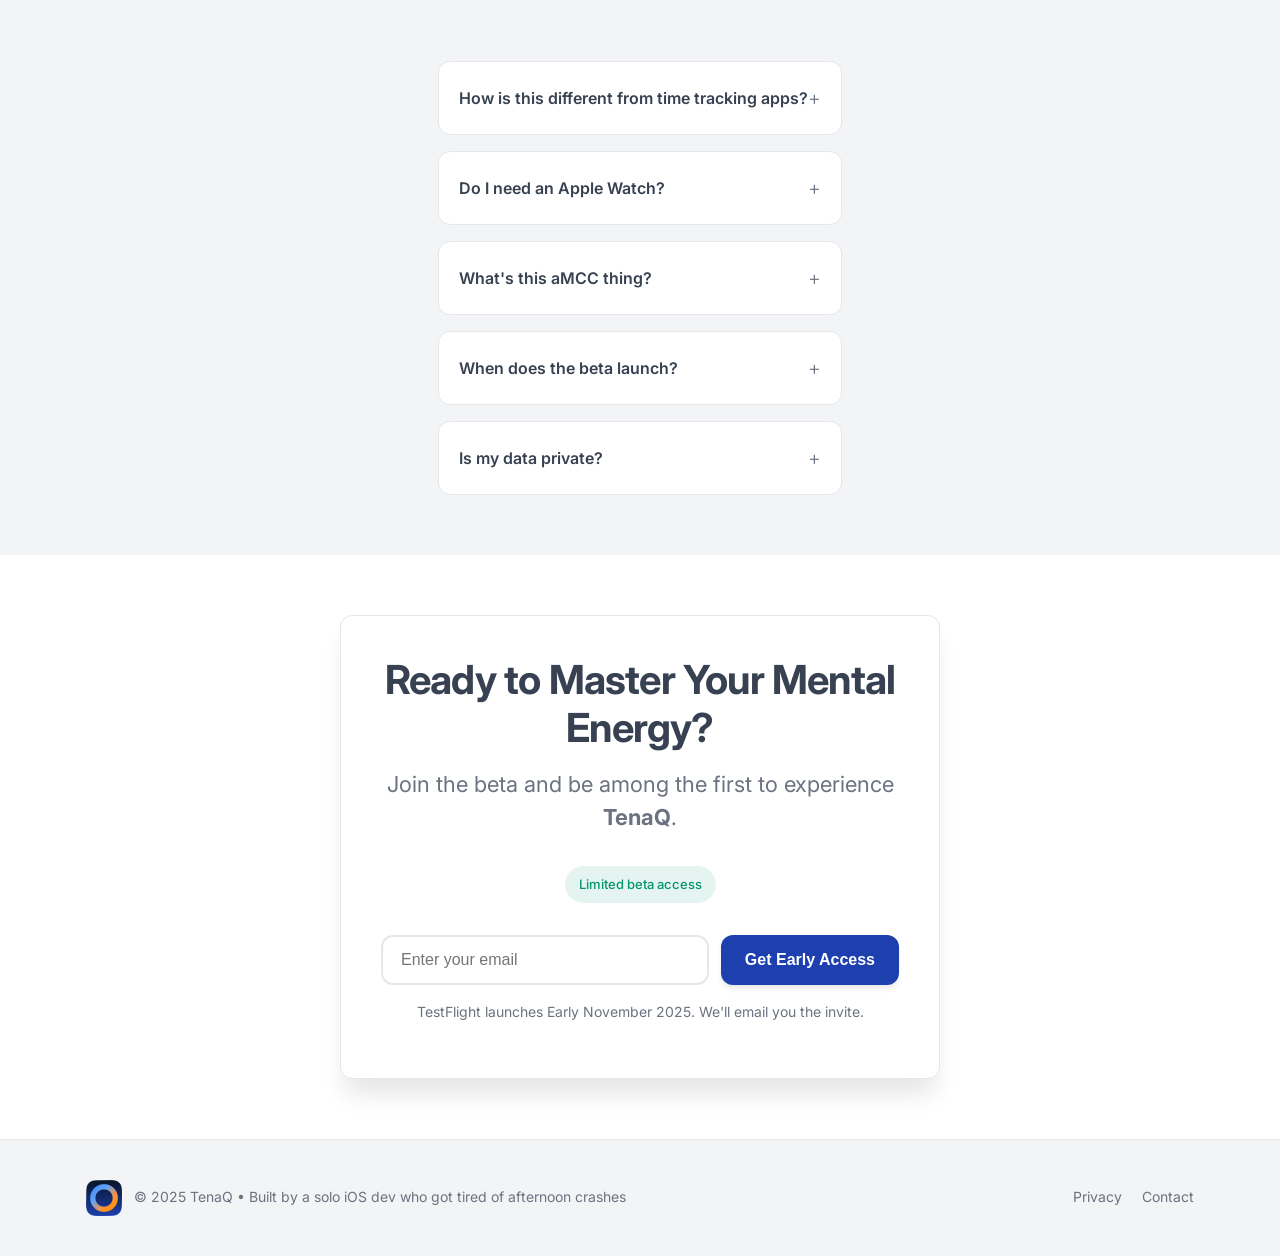
==== commit b5c7b745: "Fix Google Search Console indexing issues - Add vercel.json with redirects from /index.html to root " ====
--- a/index.html
+++ b/index.html
@@ -12,7 +12,7 @@
   <meta name="keywords" content="afternoon energy crash, 3pm slump solution, peak performance hours, mental stamina training, energy pattern measurement, daily energy tracking, focus patterns, burnout prevention, iOS app, energy patterns" />
   <meta name="author" content="Mijo Kaliger" />
   <meta name="robots" content="index, follow" />
-  <link rel="canonical" href="https://www.tenaq.app" />
+  <link rel="canonical" href="https://www.tenaq.app/" />
 
   <!-- Favicon and app icons -->
   <link rel="icon" type="image/png" sizes="32x32" href="favicon-32.png" />
--- a/styles.css
+++ b/styles.css
@@ -87,6 +87,13 @@
   justify-content: space-between;
   gap: 16px;
   padding: 0;
+}
+
+/* Desktop navigation padding */
+@media(min-width: 769px) {
+  .nav {
+    padding: 16px 0;
+  }
 }
 
 .brand {
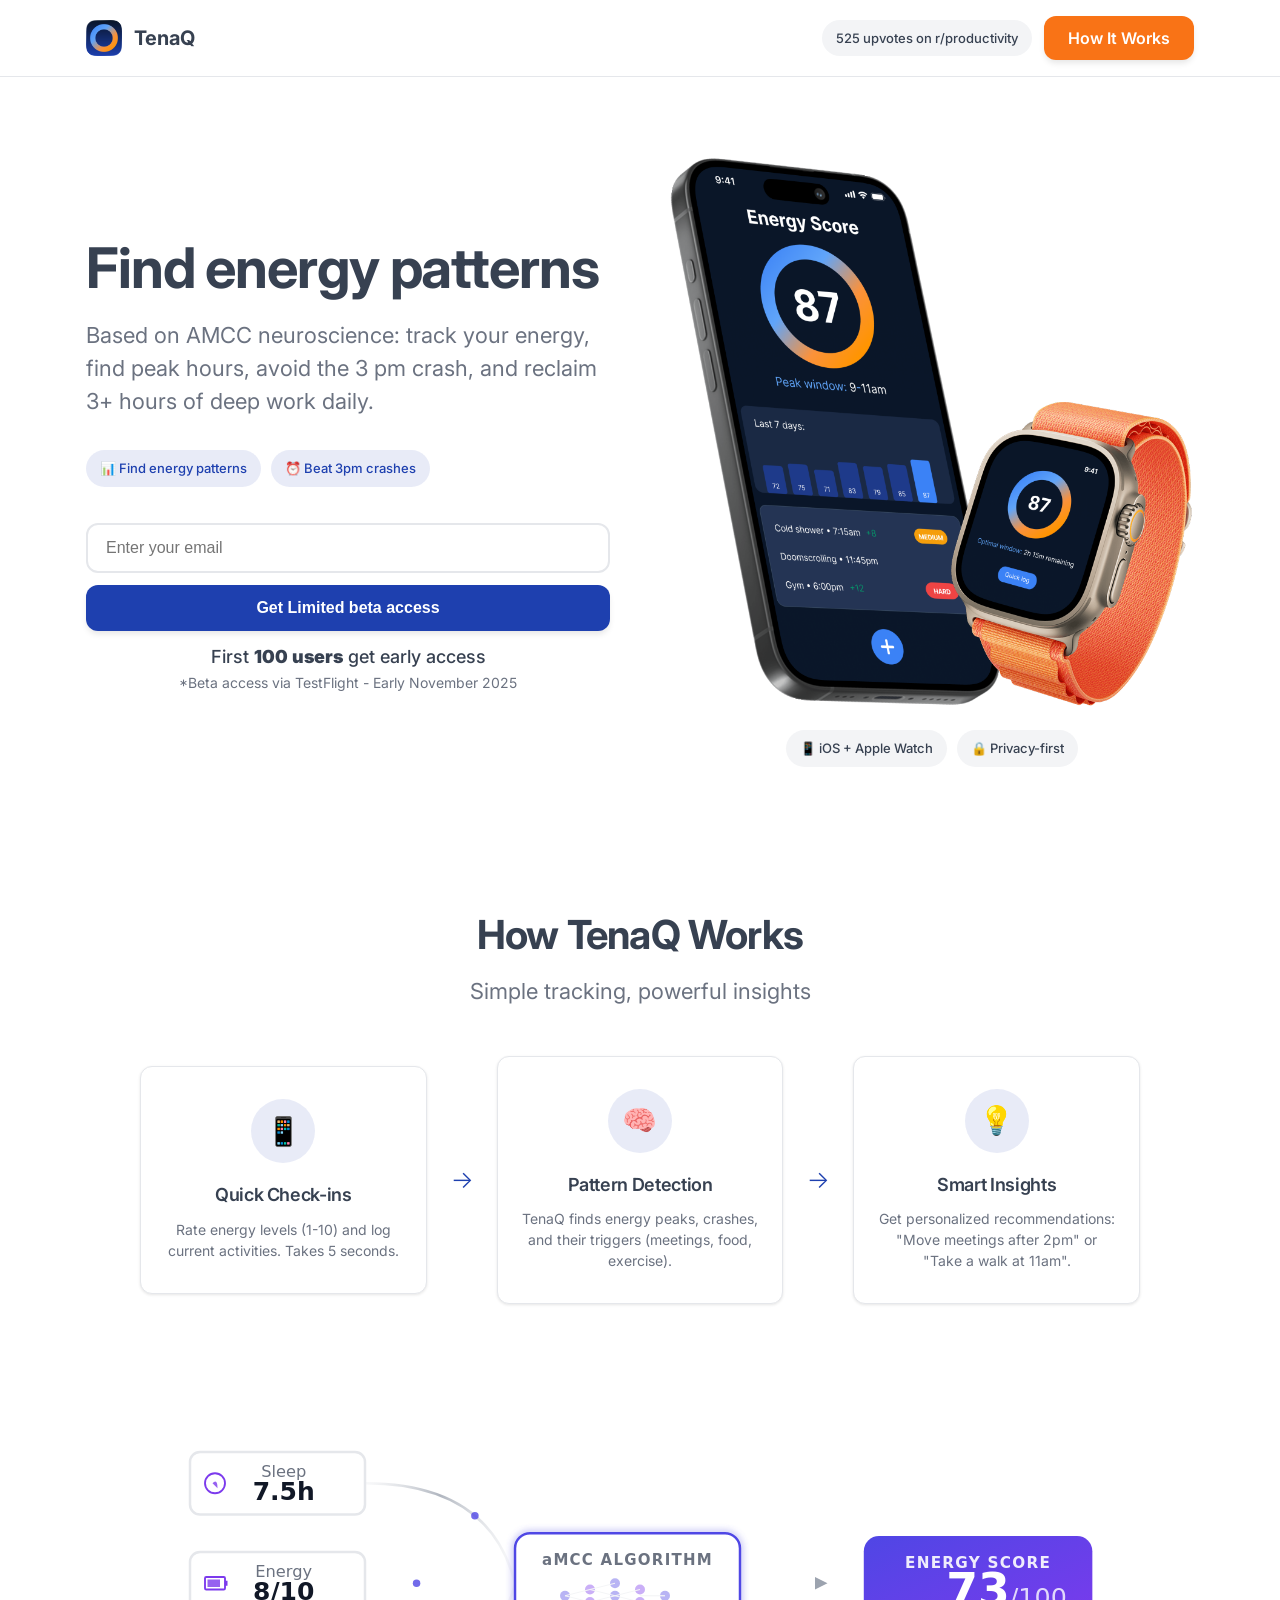
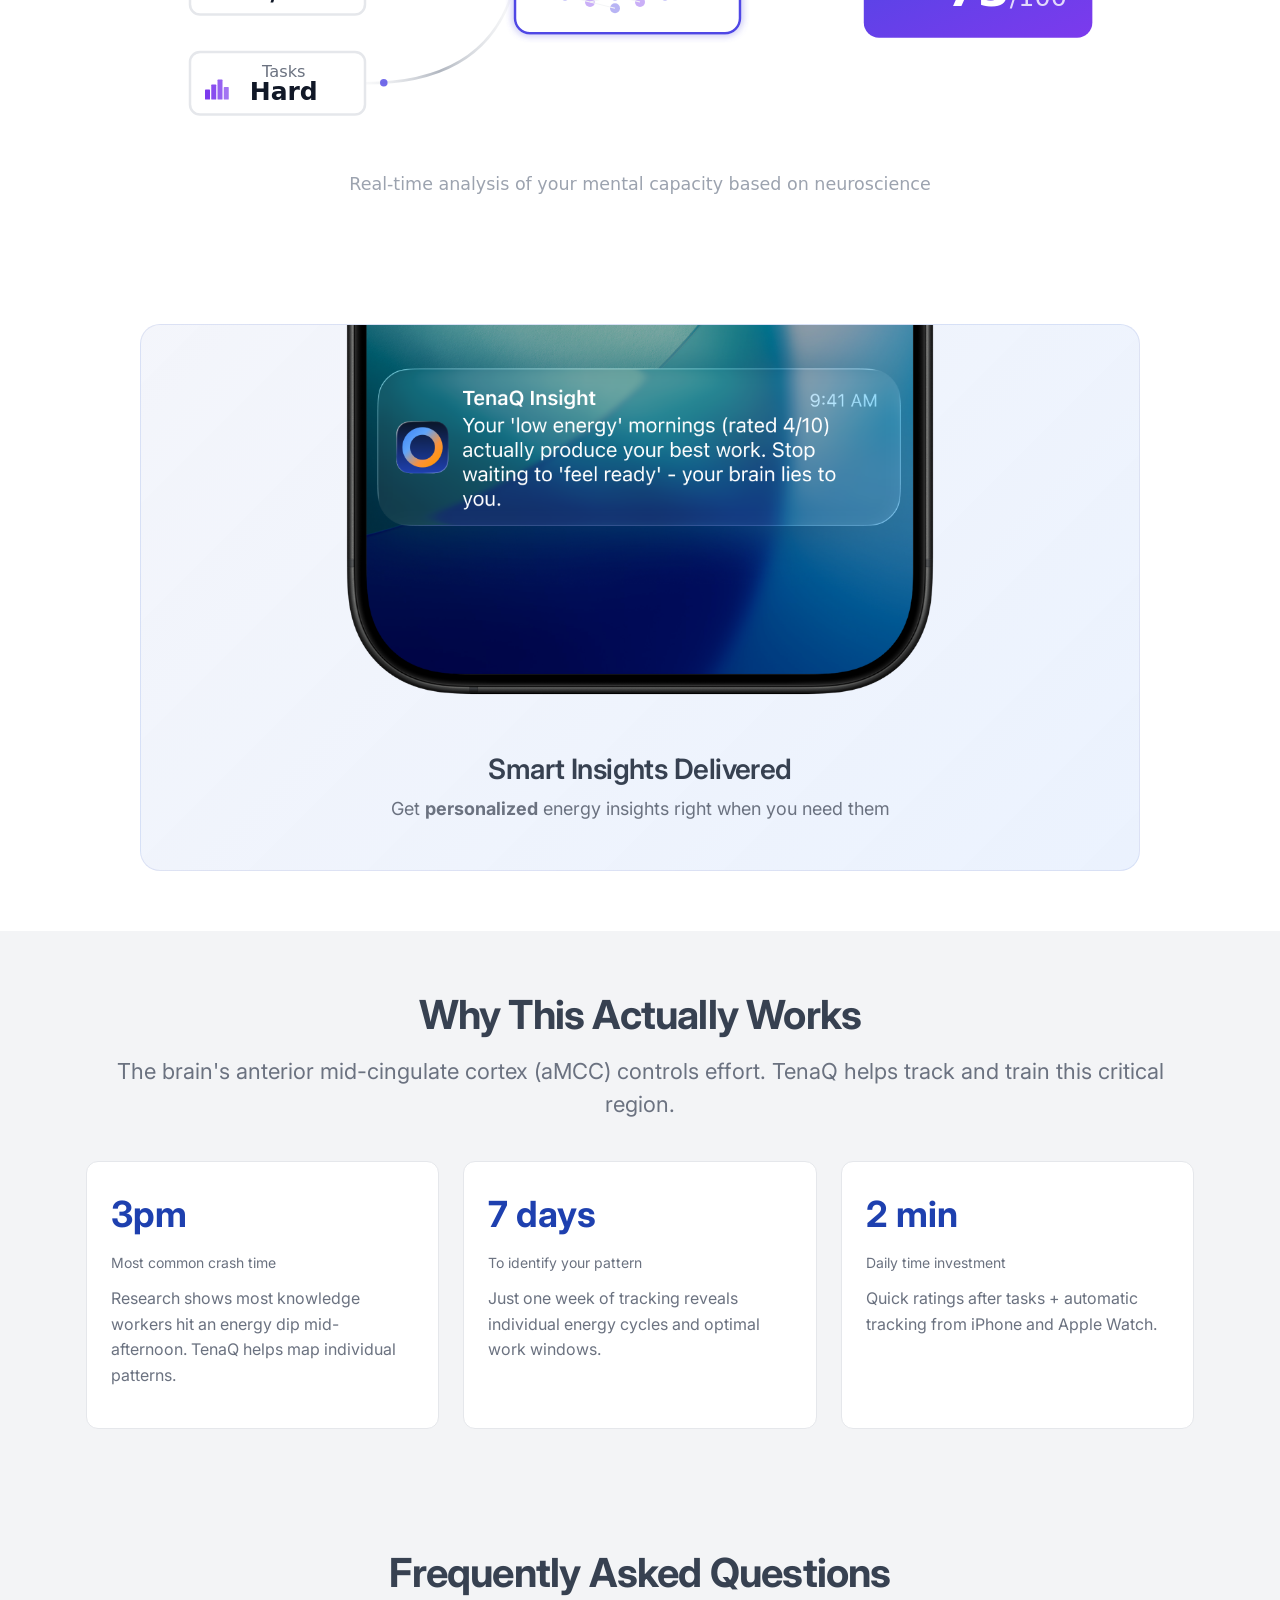
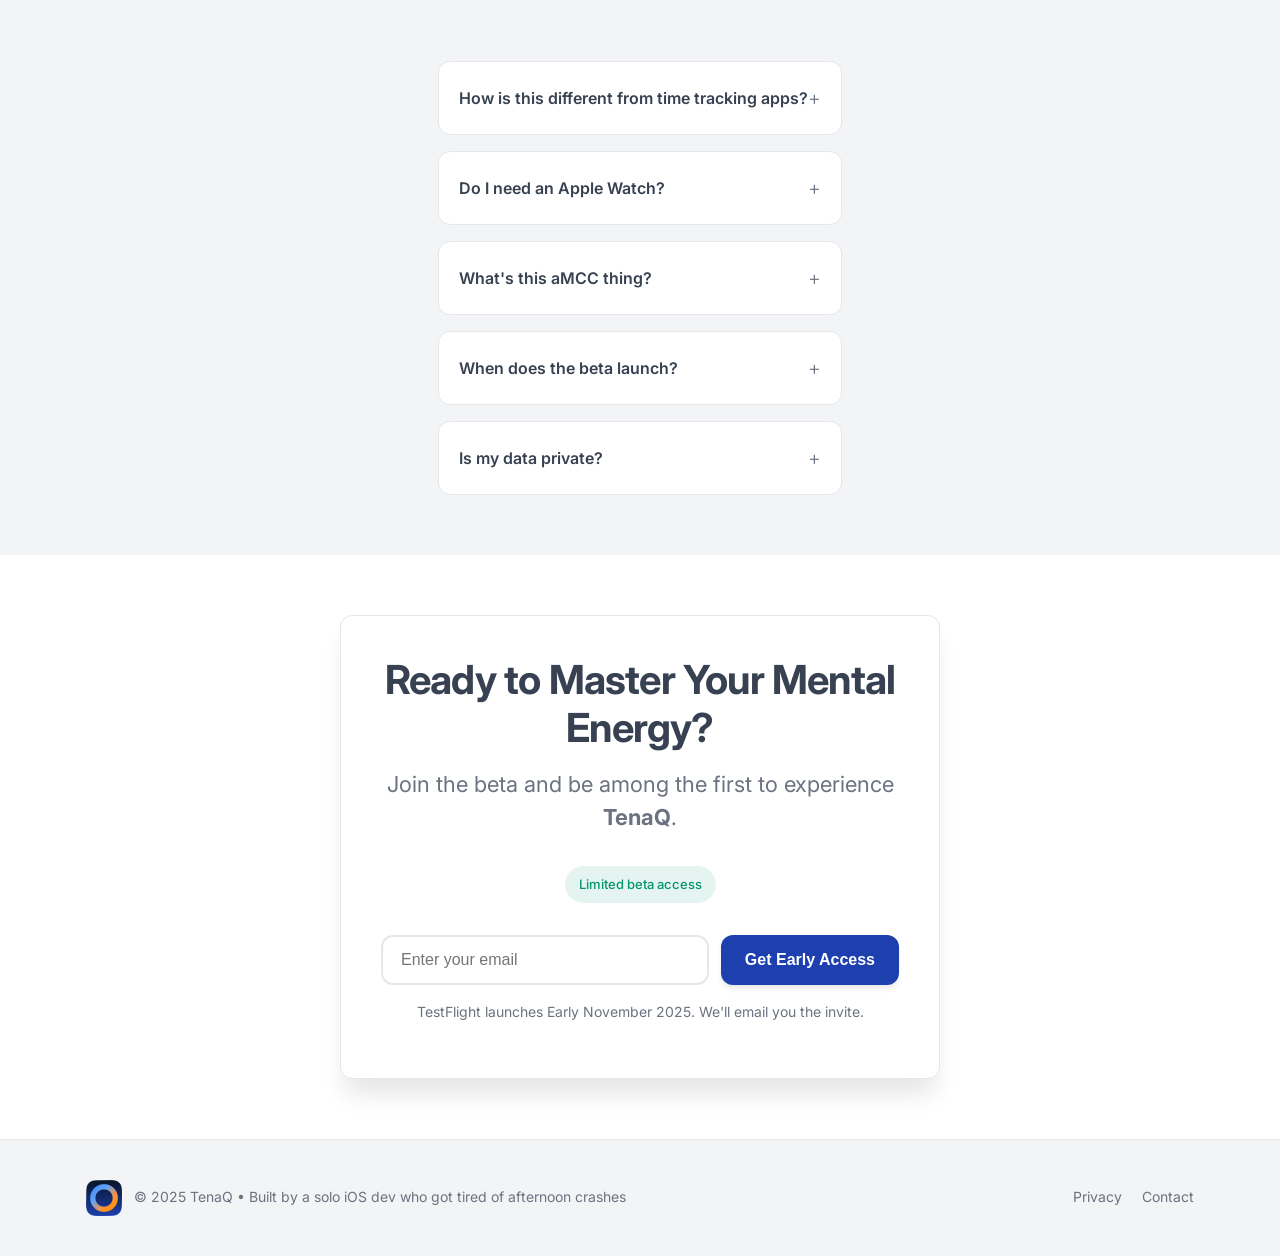
==== commit 842ceddc: "Add Hotjar tracking for user behavior analytics - Install Hotjar tracking code in head section - Ena" ====
--- a/index.html
+++ b/index.html
@@ -72,6 +72,18 @@
   }
   </script>
 
+  <!-- Hotjar Tracking Code for https://www.tenaq.app -->
+  <script>
+    (function(h,o,t,j,a,r){
+        h.hj=h.hj||function(){(h.hj.q=h.hj.q||[]).push(arguments)};
+        h._hjSettings={hjid:6523521,hjsv:6};
+        a=o.getElementsByTagName('head')[0];
+        r=o.createElement('script');r.async=1;
+        r.src=t+h._hjSettings.hjid+j+h._hjSettings.hjsv;
+        a.appendChild(r);
+    })(window,document,'https://static.hotjar.com/c/hotjar-','.js?sv=');
+  </script>
+
   <script>
     window.va = window.va || function () { (window.vaq = window.vaq || []).push(arguments); };
   </script>
